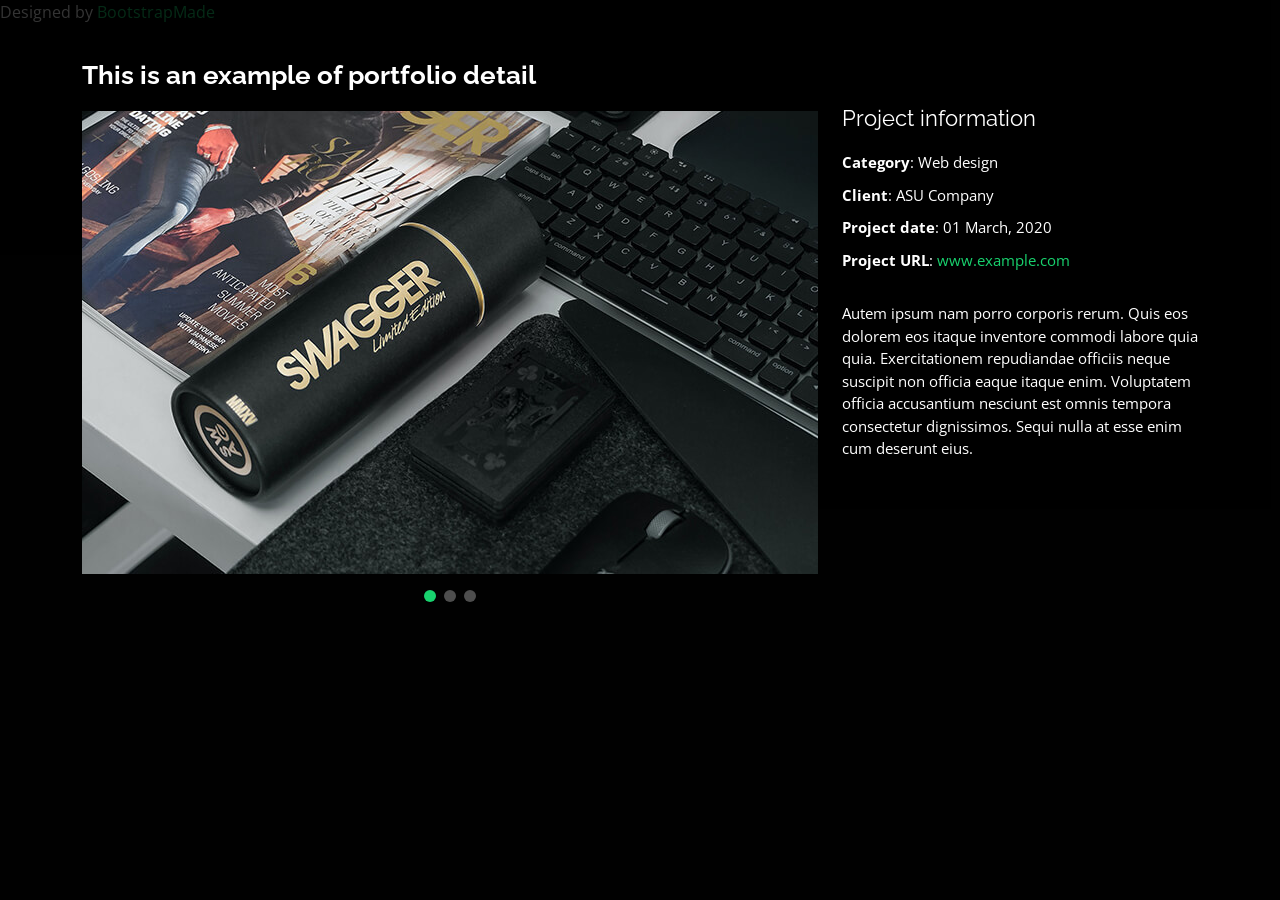
==== portfolio-details.html @ 0e6acc75 "first commit" ====
<!DOCTYPE html>
<html lang="en">

<head>
  <meta charset="utf-8">
  <meta content="width=device-width, initial-scale=1.0" name="viewport">

  <title>Portfolio Details - Personal Bootstrap Template</title>
  <meta content="" name="description">
  <meta content="" name="keywords">

  <!-- Favicons -->
  <link href="assets/img/favicon.png" rel="icon">
  <link href="assets/img/apple-touch-icon.png" rel="apple-touch-icon">

  <!-- Google Fonts -->
  <link href="https://fonts.googleapis.com/css?family=Open+Sans:300,300i,400,400i,600,600i,700,700i|Raleway:300,300i,400,400i,500,500i,600,600i,700,700i|Poppins:300,300i,400,400i,500,500i,600,600i,700,700i" rel="stylesheet">

  <!-- Vendor CSS Files -->
  <link href="assets/vendor/bootstrap/css/bootstrap.min.css" rel="stylesheet">
  <link href="assets/vendor/bootstrap-icons/bootstrap-icons.css" rel="stylesheet">
  <link href="assets/vendor/boxicons/css/boxicons.min.css" rel="stylesheet">
  <link href="assets/vendor/glightbox/css/glightbox.min.css" rel="stylesheet">
  <link href="assets/vendor/remixicon/remixicon.css" rel="stylesheet">
  <link href="assets/vendor/swiper/swiper-bundle.min.css" rel="stylesheet">

  <!-- Template Main CSS File -->
  <link href="assets/css/style.css" rel="stylesheet">

  <!-- =======================================================
  * Template Name: Personal
  * Updated: Jan 29 2024 with Bootstrap v5.3.2
  * Template URL: https://bootstrapmade.com/personal-free-resume-bootstrap-template/
  * Author: BootstrapMade.com
  * License: https://bootstrapmade.com/license/
  ======================================================== -->
</head>

<body>

  <main id="main">

    <!-- ======= Portfolio Details ======= -->
    <div id="portfolio-details" class="portfolio-details">
      <div class="container">

        <div class="row">

          <div class="col-lg-8">
            <h2 class="portfolio-title">This is an example of portfolio detail</h2>

            <div class="portfolio-details-slider swiper">
              <div class="swiper-wrapper align-items-center">

                <div class="swiper-slide">
                  <img src="assets/img/portfolio/portfolio-details-1.jpg" alt="">
                </div>

                <div class="swiper-slide">
                  <img src="assets/img/portfolio/portfolio-details-2.jpg" alt="">
                </div>

                <div class="swiper-slide">
                  <img src="assets/img/portfolio/portfolio-details-3.jpg" alt="">
                </div>

              </div>
              <div class="swiper-pagination"></div>
            </div>

          </div>

          <div class="col-lg-4 portfolio-info">
            <h3>Project information</h3>
            <ul>
              <li><strong>Category</strong>: Web design</li>
              <li><strong>Client</strong>: ASU Company</li>
              <li><strong>Project date</strong>: 01 March, 2020</li>
              <li><strong>Project URL</strong>: <a href="#">www.example.com</a></li>
            </ul>

            <p>
              Autem ipsum nam porro corporis rerum. Quis eos dolorem eos itaque inventore commodi labore quia quia. Exercitationem repudiandae officiis neque suscipit non officia eaque itaque enim. Voluptatem officia accusantium nesciunt est omnis tempora consectetur dignissimos. Sequi nulla at esse enim cum deserunt eius.
            </p>
          </div>

        </div>

      </div>
    </div><!-- End Portfolio Details -->

  </main><!-- End #main -->

  <div class="credits">
    <!-- All the links in the footer should remain intact. -->
    <!-- You can delete the links only if you purchased the pro version. -->
    <!-- Licensing information: https://bootstrapmade.com/license/ -->
    <!-- Purchase the pro version with working PHP/AJAX contact form: https://bootstrapmade.com/personal-free-resume-bootstrap-template/ -->
    Designed by <a href="https://bootstrapmade.com/">BootstrapMade</a>
  </div>

  <!-- Vendor JS Files -->
  <script src="assets/vendor/purecounter/purecounter_vanilla.js"></script>
  <script src="assets/vendor/bootstrap/js/bootstrap.bundle.min.js"></script>
  <script src="assets/vendor/glightbox/js/glightbox.min.js"></script>
  <script src="assets/vendor/isotope-layout/isotope.pkgd.min.js"></script>
  <script src="assets/vendor/swiper/swiper-bundle.min.js"></script>
  <script src="assets/vendor/waypoints/noframework.waypoints.js"></script>
  <script src="assets/vendor/php-email-form/validate.js"></script>

  <!-- Template Main JS File -->
  <script src="assets/js/main.js"></script>

</body>

</html>
---- assets/css/style.css ----
/*--------------------------------------------------------------
# General
--------------------------------------------------------------*/
body {
  font-family: "Open Sans", sans-serif;
  background-color: #040404;
  color: #fff;
  position: relative;
  background: transparent;
}

body::before {
  content: "";
  position: fixed;
  /* background: #040404 url("../img/my_img.ico")top right no-repeat; */
  background-color: #040404;
  background-size: cover;
  left: 0;
  right: 0;
  top: 0;
  height: 100vh;
  z-index: -1;
}

@media (min-width: 1024px) {
  body::before {
    background-attachment: fixed;
  }
}

a {
  color: #18d26e;
  text-decoration: none;
}

a:hover {
  color: #35e888;
  text-decoration: none;
}

h1,
h2,
h3,
h4,
h5,
h6 {
  font-family: "Raleway", sans-serif;
}

/*--------------------------------------------------------------
# Header
--------------------------------------------------------------*/
#header {
  transition: ease-in-out 0.3s;
  position: relative;
  height: 100vh;
  display: flex;
  align-items: center;
  z-index: 997;
  overflow-y: auto;
}

#header * {
  transition: ease-in-out 0.3s;
}

#header h1 {
  font-size: 48px;
  margin: 0;
  padding: 0;
  line-height: 1;
  font-weight: 700;
  font-family: "Poppins", sans-serif;
}

#header h1 a,
#header h1 a:hover {
  color: #fff;
  line-height: 1;
  display: inline-block;
}

#header h2 {
  font-size: 24px;
  margin-top: 20px;
  color: rgba(255, 255, 255, 0.8);
}

#header h2 span {
  color: #18d26e;
  /* border-bottom: 2px solid #18d26e; */
  padding-bottom: 6px;
}

#header img {
  padding: 0;
  margin: 0;
}

#header .social-links {
  margin-top: 40px;
  display: flex;
}

#header .social-links a {
  font-size: 16px;
  display: flex;
  justify-content: center;
  align-items: center;
  background: rgba(255, 255, 255, 0.1);
  color: #fff;
  line-height: 1;
  margin-right: 8px;
  border-radius: 50%;
  width: 40px;
  height: 40px;
}

#header .social-links a:hover {
  background: #18d26e;
}

@media (max-width: 992px) {
  #header h1 {
    font-size: 36px;
  }

  #header h2 {
    font-size: 20px;
    line-height: 30px;
  }

  #header .social-links {
    margin-top: 15px;
  }

  #header .container {
    display: flex;
    flex-direction: column;
    align-items: center;
  }
}

/* Header Top */
#header.header-top {
  height: 80px;
  position: fixed;
  left: 0;
  top: 0;
  right: 0;
  background: rgba(0, 0, 0, 0.9);
}

#header.header-top .social-links,
#header.header-top h2 {
  display: none;
}

#header.header-top h1 {
  margin-right: auto;
  font-size: 36px;
}

#header.header-top img {
  max-height: 60px;
  margin-right: 20px !important;
}

#header.header-top .container {
  display: flex;
  align-items: center;
}

#header.header-top .navbar {
  margin: 0;
}

@media (max-width: 768px) {
  #header.header-top {
    height: 60px;
  }

  #header.header-top h1 {
    font-size: 26px;
  }
}

/*--------------------------------------------------------------
# Navigation Menu
--------------------------------------------------------------*/
/**
* Desktop Navigation 
*/
.navbar {
  padding: 0;
  margin-top: 35px;
}

.navbar ul {
  margin: 0;
  padding: 0;
  display: flex;
  list-style: none;
  align-items: center;
}

.navbar li {
  position: relative;
}

.navbar li+li {
  margin-left: 30px;
}

.navbar a,
.navbar a:focus {
  display: flex;
  align-items: center;
  justify-content: space-between;
  padding: 0;
  font-family: "Poppins", sans-serif;
  font-size: 16px;
  font-weight: 400;
  color: rgba(255, 255, 255, 0.7);
  white-space: nowrap;
  transition: 0.3s;
}

.navbar a i,
.navbar a:focus i {
  font-size: 12px;
  line-height: 0;
  margin-left: 5px;
}

.navbar a:before {
  content: "";
  position: absolute;
  width: 0;
  height: 2px;
  bottom: -4px;
  left: 0;
  background-color: #18d26e;
  visibility: hidden;
  width: 0px;
  transition: all 0.3s ease-in-out 0s;
}

.navbar a:hover:before,
.navbar li:hover>a:before,
.navbar .active:before {
  visibility: visible;
  width: 25px;
}

.navbar a:hover,
.navbar .active,
.navbar .active:focus,
.navbar li:hover>a {
  color: #fff;
}

/**
* Mobile Navigation 
*/
.mobile-nav-toggle {
  color: #fff;
  font-size: 28px;
  cursor: pointer;
  display: none;
  line-height: 0;
  transition: 0.5s;
  position: fixed;
  right: 15px;
  top: 15px;
}

@media (max-width: 991px) {
  .mobile-nav-toggle {
    display: block;
  }

  .navbar ul {
    display: none;
  }
}

.navbar-mobile {
  position: fixed;
  overflow: hidden;
  top: 0;
  right: 0;
  left: 0;
  bottom: 0;
  background: rgba(0, 0, 0, 0.9);
  transition: 0.3s;
  z-index: 999;
  margin-top: 0;
}

.navbar-mobile .mobile-nav-toggle {
  position: absolute;
  top: 15px;
  right: 15px;
}

.navbar-mobile ul {
  display: block;
  position: absolute;
  top: 55px;
  right: 15px;
  bottom: 45px;
  left: 15px;
  padding: 10px 0;
  overflow-y: auto;
  transition: 0.3s;
  border: 2px solid rgba(255, 255, 255, 0.2);
}

.navbar-mobile li {
  padding: 12px 20px;
}

.navbar-mobile li+li {
  margin: 0;
}

.navbar-mobile a,
.navbar-mobile a:focus {
  font-size: 16px;
  position: relative;
}

/*--------------------------------------------------------------
# Sections General
--------------------------------------------------------------*/
section {
  overflow: hidden;
  position: absolute;
  width: 100%;
  top: 140px;
  bottom: 100%;
  opacity: 0;
  transition: ease-in-out 0.4s;
  z-index: 2;
}

section.section-show {
  top: 100px;
  bottom: auto;
  opacity: 1;
  padding-bottom: 45px;
}

section .container {
  background: rgba(0, 0, 0, 0.9);
  padding: 30px;
}

@media (max-width: 768px) {
  section {
    top: 120px;
  }

  section.section-show {
    top: 80px;
  }
}

.section-title h2 {
  font-size: 14px;
  font-weight: 500;
  padding: 0;
  line-height: 1px;
  margin: 0 0 20px 0;
  letter-spacing: 2px;
  text-transform: uppercase;
  color: #aaaaaa;
  font-family: "Poppins", sans-serif;
}

.section-title h2::after {
  content: "";
  width: 120px;
  height: 1px;
  display: inline-block;
  background: #4ceb95;
  margin: 4px 10px;
}

.section-title p {
  margin: 0;
  margin: -15px 0 15px 0;
  font-size: 36px;
  font-weight: 700;
  text-transform: uppercase;
  font-family: "Poppins", sans-serif;
  color: #fff;
}

/*--------------------------------------------------------------
# About
--------------------------------------------------------------*/
.about-me .content h3 {
  font-weight: 700;
  font-size: 26px;
  color: #18d26e;
}

.about-me .content ul {
  list-style: none;
  padding: 0;
}

.about-me .content ul li {
  margin-bottom: 20px;
  display: flex;
  align-items: center;
}

.about-me .content ul strong {
  margin-right: 10px;
}

.about-me .content ul i {
  font-size: 16px;
  margin-right: 5px;
  color: #18d26e;
  line-height: 0;
}

.about-me .content p:last-child {
  margin-bottom: 0;
}

/*--------------------------------------------------------------
# Counts
--------------------------------------------------------------*/
.counts {
  padding: 70px 0 60px;
}

.counts .count-box {
  padding: 30px 30px 25px 30px;
  width: 100%;
  position: relative;
  text-align: center;
  background: rgba(255, 255, 255, 0.08);
}

.counts .count-box i {
  position: absolute;
  top: -25px;
  left: 50%;
  transform: translateX(-50%);
  font-size: 24px;
  background: rgba(255, 255, 255, 0.1);
  padding: 12px;
  color: #18d26e;
  border-radius: 50px;
  line-height: 0;
}

.counts .count-box span {
  font-size: 36px;
  display: block;
  font-weight: 600;
  color: #fff;
}

.counts .count-box p {
  padding: 0;
  margin: 0;
  font-family: "Raleway", sans-serif;
  font-size: 14px;
}

/*--------------------------------------------------------------
# Skills
--------------------------------------------------------------*/
.skills .progress {
  height: 60px;
  display: block;
  background: none;
  border-radius: 0;
}

.skills .progress .skill {
  padding: 10px 0;
  margin: 0;
  text-transform: uppercase;
  display: block;
  font-weight: 600;
  font-family: "Poppins", sans-serif;
  color: #fff;
}

.skills .progress .skill .val {
  float: right;
  font-style: normal;
}

.skills .progress-bar-wrap {
  background: rgba(255, 255, 255, 0.2);
}

.skills .progress-bar {
  width: 1px;
  height: 10px;
  transition: 0.9s;
  background-color: #18d26e;
}

/*--------------------------------------------------------------
# Interests
--------------------------------------------------------------*/
.interests .icon-box {
  display: flex;
  align-items: center;
  padding: 20px;
  background: rgba(255, 255, 255, 0.08);
  transition: ease-in-out 0.3s;
}

.interests .icon-box i {
  font-size: 32px;
  padding-right: 10px;
  line-height: 1;
}

.interests .icon-box h3 {
  font-weight: 700;
  margin: 0;
  padding: 0;
  line-height: 1;
  font-size: 16px;
  color: #fff;
}

.interests .icon-box:hover {
  background: rgba(255, 255, 255, 0.12);
}

/*--------------------------------------------------------------
# Testimonials
--------------------------------------------------------------*/
.testimonials .testimonials-carousel,
.testimonials .testimonials-slider {
  overflow: hidden;
}

.testimonials .testimonial-item {
  box-sizing: content-box;
  min-height: 320px;
}

.testimonials .testimonial-item .testimonial-img {
  width: 90px;
  border-radius: 50%;
  margin: -40px 0 0 40px;
  position: relative;
  z-index: 2;
  border: 6px solid rgba(255, 255, 255, 0.12);
}

.testimonials .testimonial-item h3 {
  font-size: 18px;
  font-weight: bold;
  margin: 10px 0 5px 45px;
  color: #fff;
}

.testimonials .testimonial-item h4 {
  font-size: 14px;
  color: #999;
  margin: 0 0 0 45px;
}

.testimonials .testimonial-item .quote-icon-left,
.testimonials .testimonial-item .quote-icon-right {
  color: rgba(255, 255, 255, 0.25);
  font-size: 26px;
}

.testimonials .testimonial-item .quote-icon-left {
  display: inline-block;
  left: -5px;
  position: relative;
}

.testimonials .testimonial-item .quote-icon-right {
  display: inline-block;
  right: -5px;
  position: relative;
  top: 10px;
}

.testimonials .testimonial-item p {
  font-style: italic;
  margin: 0 15px 0 15px;
  padding: 20px 20px 60px 20px;
  background: rgba(255, 255, 255, 0.1);
  position: relative;
  border-radius: 6px;
  position: relative;
  z-index: 1;
}

.testimonials .swiper-pagination {
  margin-top: 20px;
  position: relative;
}

.testimonials .swiper-pagination .swiper-pagination-bullet {
  width: 12px;
  height: 12px;
  opacity: 1;
  background-color: rgba(255, 255, 255, 0.3);
}

.testimonials .swiper-pagination .swiper-pagination-bullet-active {
  background-color: #18d26e;
}

/*--------------------------------------------------------------
# Resume
--------------------------------------------------------------*/
.resume .resume-title {
  font-size: 26px;
  font-weight: 700;
  margin-top: 20px;
  margin-bottom: 20px;
  color: #fff;
}

.resume .resume-item {
  padding: 0 0 20px 20px;
  margin-top: -2px;
  border-left: 2px solid rgba(255, 255, 255, 0.2);
  position: relative;
}

.resume .resume-item h4 {
  line-height: 18px;
  font-size: 18px;
  font-weight: 600;
  text-transform: uppercase;
  font-family: "Poppins", sans-serif;
  color: #18d26e;
  margin-bottom: 10px;
}

.resume .resume-item h5 {
  font-size: 16px;
  background: rgba(255, 255, 255, 0.15);
  padding: 5px 15px;
  display: inline-block;
  font-weight: 600;
  margin-bottom: 10px;
}

.resume .resume-item ul {
  padding-left: 20px;
}

.resume .resume-item ul li {
  padding-bottom: 10px;
}

.resume .resume-item:last-child {
  padding-bottom: 0;
}

.resume .resume-item::before {
  content: "";
  position: absolute;
  width: 16px;
  height: 16px;
  border-radius: 50px;
  left: -9px;
  top: 0;
  background: #18d26e;
  border: 2px solid #18d26e;
}

/*--------------------------------------------------------------
# Services
--------------------------------------------------------------*/
.services .icon-box {
  text-align: center;
  background: rgba(204, 204, 204, 0.1);
  padding: 80px 20px;
  transition: all ease-in-out 0.3s;
}

.services .icon-box .icon {
  margin: 0 auto;
  width: 64px;
  height: 64px;
  background: #18d26e;
  border-radius: 5px;
  transition: all 0.3s ease-out 0s;
  display: flex;
  align-items: center;
  justify-content: center;
  margin-bottom: 20px;
  transform-style: preserve-3d;
}

.services .icon-box .icon i {
  color: #fff;
  font-size: 28px;
}

.services .icon-box .icon::before {
  position: absolute;
  content: "";
  left: -8px;
  top: -8px;
  height: 100%;
  width: 100%;
  background: rgba(255, 255, 255, 0.15);
  border-radius: 5px;
  transition: all 0.3s ease-out 0s;
  transform: translateZ(-1px);
}

.services .icon-box h4 {
  font-weight: 700;
  margin-bottom: 15px;
  font-size: 24px;
}

.services .icon-box h4 a {
  color: #fff;
}

.services .icon-box p {
  line-height: 24px;
  font-size: 14px;
  margin-bottom: 0;
}

.services .icon-box:hover {
  background: #18d26e;
  border-color: #18d26e;
}

.services .icon-box:hover .icon {
  background: #fff;
}

.services .icon-box:hover .icon i {
  color: #18d26e;
}

.services .icon-box:hover .icon::before {
  background: #35e888;
}

.services .icon-box:hover h4 a,
.services .icon-box:hover p {
  color: #fff;
}

/*--------------------------------------------------------------
# Portfolio
--------------------------------------------------------------*/
.portfolio .portfolio-item {
  margin-bottom: 30px;
}

.portfolio #portfolio-flters {
  padding: 0;
  margin: 0 auto 15px auto;
  list-style: none;
  text-align: center;
  border-radius: 50px;
  padding: 2px 15px;
}

.portfolio #portfolio-flters li {
  cursor: pointer;
  display: inline-block;
  padding: 8px 16px 10px 16px;
  font-size: 14px;
  font-weight: 600;
  line-height: 1;
  text-transform: uppercase;
  color: #fff;
  background: rgba(255, 255, 255, 0.1);
  margin: 0 3px 10px 3px;
  transition: all 0.3s ease-in-out;
  border-radius: 4px;
}

.portfolio #portfolio-flters li:hover,
.portfolio #portfolio-flters li.filter-active {
  background: #18d26e;
}

.portfolio #portfolio-flters li:last-child {
  margin-right: 0;
}

.portfolio .portfolio-wrap {
  transition: 0.3s;
  position: relative;
  overflow: hidden;
  z-index: 1;
  background: rgba(0, 0, 0, 0.6);
}

.portfolio .portfolio-wrap::before {
  content: "";
  background: rgba(0, 0, 0, 0.6);
  position: absolute;
  left: 30px;
  right: 30px;
  top: 30px;
  bottom: 30px;
  transition: all ease-in-out 0.3s;
  z-index: 2;
  opacity: 0;
}

.portfolio .portfolio-wrap .portfolio-info {
  opacity: 0;
  position: absolute;
  top: 0;
  left: 0;
  right: 0;
  bottom: 0;
  text-align: center;
  z-index: 3;
  transition: all ease-in-out 0.3s;
  display: flex;
  flex-direction: column;
  justify-content: center;
  align-items: center;
}

.portfolio .portfolio-wrap .portfolio-info::before {
  display: block;
  content: "";
  width: 48px;
  height: 48px;
  position: absolute;
  top: 35px;
  left: 35px;
  border-top: 3px solid #fff;
  border-left: 3px solid #fff;
  transition: all 0.5s ease 0s;
  z-index: 9994;
}

.portfolio .portfolio-wrap .portfolio-info::after {
  display: block;
  content: "";
  width: 48px;
  height: 48px;
  position: absolute;
  bottom: 35px;
  right: 35px;
  border-bottom: 3px solid #fff;
  border-right: 3px solid #fff;
  transition: all 0.5s ease 0s;
  z-index: 9994;
}

.portfolio .portfolio-wrap .portfolio-info h4 {
  font-size: 20px;
  color: #fff;
  font-weight: 600;
}

.portfolio .portfolio-wrap .portfolio-info p {
  color: #ffffff;
  font-size: 14px;
  text-transform: uppercase;
  padding: 0;
  margin: 0;
}

.portfolio .portfolio-wrap .portfolio-links {
  text-align: center;
  z-index: 4;
}

.portfolio .portfolio-wrap .portfolio-links a {
  color: #fff;
  margin: 0 2px;
  font-size: 28px;
  display: inline-block;
  transition: 0.3s;
}

.portfolio .portfolio-wrap .portfolio-links a:hover {
  color: #63eda3;
}

.portfolio .portfolio-wrap:hover::before {
  top: 0;
  left: 0;
  right: 0;
  bottom: 0;
  opacity: 1;
}

.portfolio .portfolio-wrap:hover .portfolio-info {
  opacity: 1;
}

.portfolio .portfolio-wrap:hover .portfolio-info::before {
  top: 15px;
  left: 15px;
}

.portfolio .portfolio-wrap:hover .portfolio-info::after {
  bottom: 15px;
  right: 15px;
}

/*--------------------------------------------------------------
# Portfolio Details
--------------------------------------------------------------*/
.portfolio-details {
  padding-top: 40px;
  background: rgba(0, 0, 0, 0.8);
  position: fixed;
  left: 0;
  right: 0;
  top: 0;
  bottom: 0;
  overflow-y: auto;
}

.portfolio-details .container {
  padding-top: 20px;
  padding-bottom: 40px;
}

.portfolio-details .portfolio-title {
  font-size: 26px;
  font-weight: 700;
  margin-bottom: 20px;
}

.portfolio-details .portfolio-info {
  padding-top: 45px;
}

.portfolio-details .portfolio-info h3 {
  font-size: 22px;
  font-weight: 400;
  margin-bottom: 20px;
}

.portfolio-details .portfolio-info ul {
  list-style: none;
  padding: 0;
  font-size: 15px;
}

.portfolio-details .portfolio-info ul li+li {
  margin-top: 10px;
}

.portfolio-details .portfolio-info p {
  font-size: 15px;
  padding: 15px 0 0 0;
}

@media (max-width: 992px) {
  .portfolio-details .portfolio-info {
    padding-top: 20px;
  }
}

.portfolio-details .swiper-pagination {
  margin-top: 20px;
  position: relative;
}

.portfolio-details .swiper-pagination .swiper-pagination-bullet {
  width: 12px;
  height: 12px;
  opacity: 1;
  background-color: rgba(255, 255, 255, 0.3);
}

.portfolio-details .swiper-pagination .swiper-pagination-bullet-active {
  background-color: #18d26e;
}

/*--------------------------------------------------------------
# Contact
--------------------------------------------------------------*/
.contact .info-box {
  color: #444444;
  padding: 20px;
  width: 100%;
  background: rgba(255, 255, 255, 0.08);
}

.contact .info-box i.bx {
  font-size: 24px;
  color: #18d26e;
  border-radius: 50%;
  padding: 14px;
  float: left;
  background: rgba(255, 255, 255, 0.1);
}

.contact .info-box h3 {
  font-size: 20px;
  color: rgba(255, 255, 255, 0.5);
  font-weight: 700;
  margin: 10px 0 8px 68px;
}

.contact .info-box p {
  padding: 0;
  color: #fff;
  line-height: 24px;
  font-size: 14px;
  margin: 0 0 0 68px;
}

.contact .info-box .social-links {
  margin: 5px 0 0 68px;
  display: flex;
}

.contact .info-box .social-links a {
  font-size: 18px;
  display: inline-block;
  color: #fff;
  line-height: 1;
  margin-right: 12px;
  transition: 0.3s;
}

.contact .info-box .social-links a:hover {
  color: #18d26e;
}

.contact .php-email-form {
  padding: 30px;
  background: rgba(255, 255, 255, 0.08);
}

.contact .php-email-form .error-message {
  display: none;
  background: rgba(255, 255, 255, 0.08);
  background: #ed3c0d;
  text-align: left;
  padding: 15px;
  font-weight: 600;
}

.contact .php-email-form .error-message br+br {
  margin-top: 25px;
}

.contact .php-email-form .sent-message {
  display: none;
  background: rgba(255, 255, 255, 0.08);
  background: #18d26e;
  text-align: center;
  padding: 15px;
  font-weight: 600;
}

.contact .php-email-form .loading {
  display: none;
  background: rgba(255, 255, 255, 0.08);
  text-align: center;
  padding: 15px;
}

.contact .php-email-form .loading:before {
  content: "";
  display: inline-block;
  border-radius: 50%;
  width: 24px;
  height: 24px;
  margin: 0 10px -6px 0;
  border: 3px solid #18d26e;
  border-top-color: #eee;
  animation: animate-loading 1s linear infinite;
}

.contact .php-email-form input,
.contact .php-email-form textarea {
  border-radius: 0;
  box-shadow: none;
  font-size: 14px;
  background: rgba(255, 255, 255, 0.08);
  border: 0;
  transition: 0.3s;
  color: #fff;
}

.contact .php-email-form input:focus,
.contact .php-email-form textarea:focus {
  background-color: rgba(255, 255, 255, 0.11);
}

.contact .php-email-form input::-moz-placeholder,
.contact .php-email-form textarea::-moz-placeholder {
  color: rgba(255, 255, 255, 0.3);
  opacity: 1;
}

.contact .php-email-form input::placeholder,
.contact .php-email-form textarea::placeholder {
  color: rgba(255, 255, 255, 0.3);
  opacity: 1;
}

.contact .php-email-form input {
  padding: 10px 15px;
}

.contact .php-email-form textarea {
  padding: 12px 15px;
}

.contact .php-email-form button[type=submit] {
  background: #18d26e;
  border: 0;
  padding: 10px 30px;
  color: #fff;
  transition: 0.4s;
  border-radius: 4px;
}

.contact .php-email-form button[type=submit]:hover {
  background: #15bb62;
}

@keyframes animate-loading {
  0% {
    transform: rotate(0deg);
  }

  100% {
    transform: rotate(360deg);
  }
}
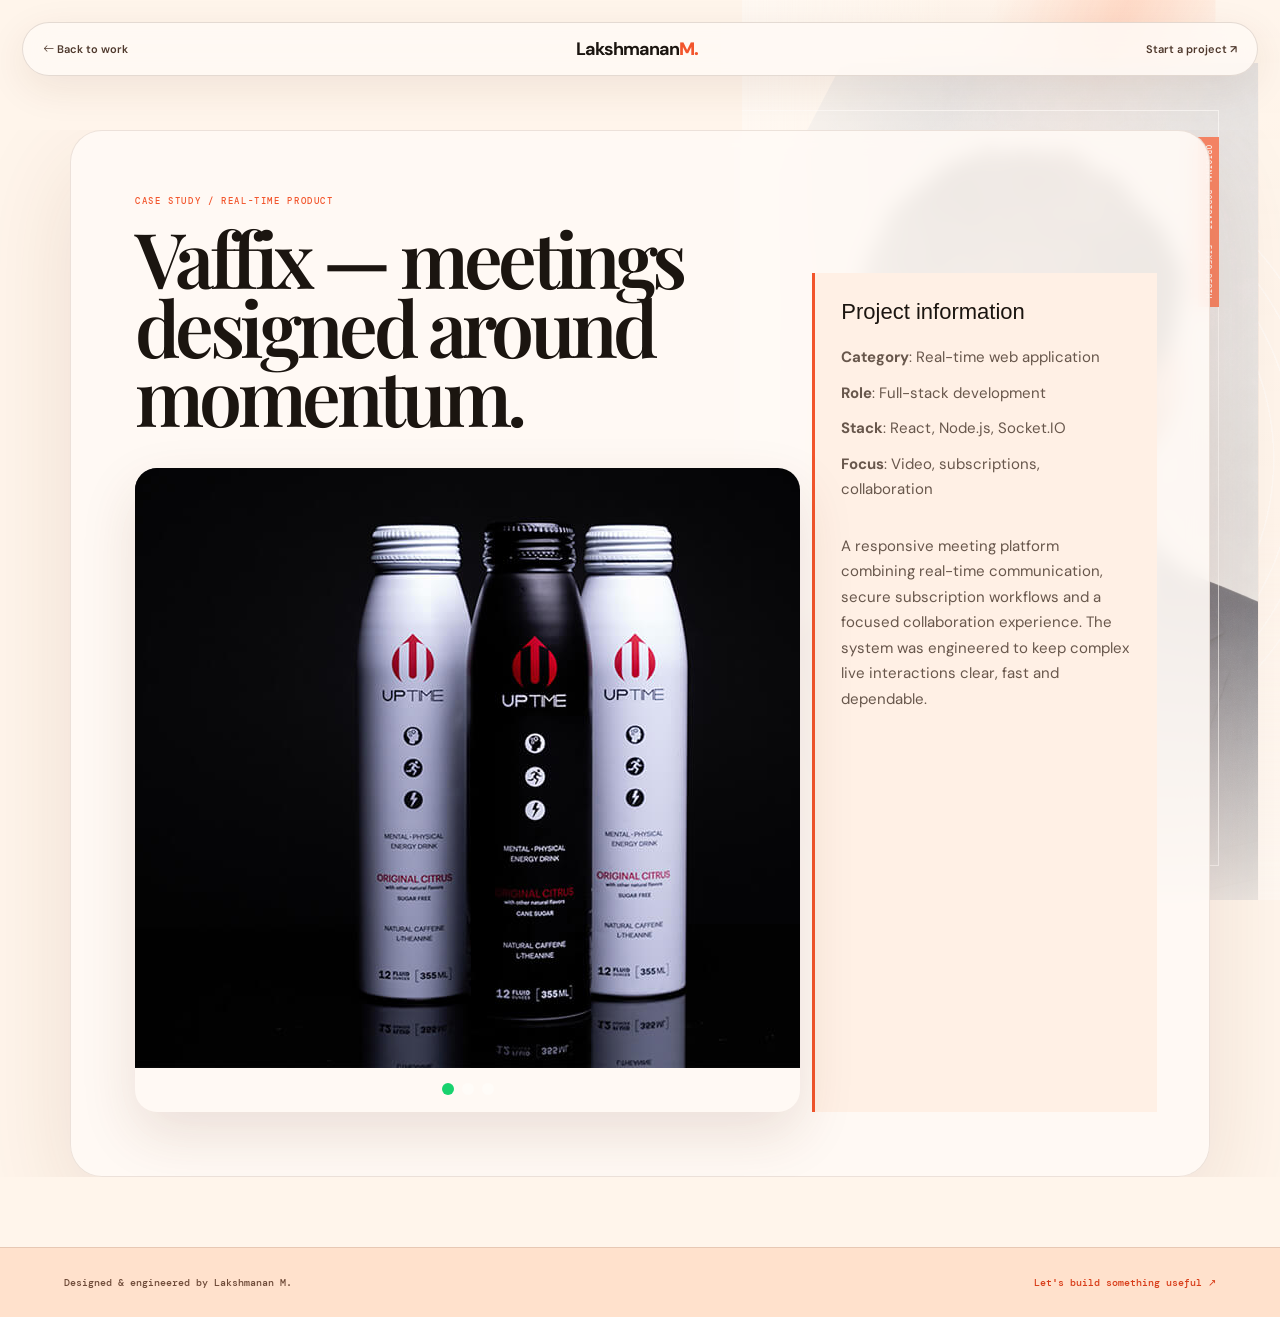
==== commit 3f728b38: "Add WebGL AI Core for enhanced portfolio experience - Implemented a new WebGL-based visual effect us" ====
--- a/portfolio-details.html
+++ b/portfolio-details.html
@@ -5,16 +5,16 @@
   <meta charset="utf-8">
   <meta content="width=device-width, initial-scale=1.0" name="viewport">
 
-  <title>Portfolio Details - Personal Bootstrap Template</title>
-  <meta content="" name="description">
-  <meta content="" name="keywords">
+  <title>Vaffix Case Study — Lakshmanan M.</title>
+  <meta content="Vaffix real-time video meeting platform case study by full-stack developer Lakshmanan M." name="description">
+  <meta content="Vaffix, video meeting platform, React, Node.js, WebRTC, Socket.IO" name="keywords">
 
   <!-- Favicons -->
-  <link href="assets/img/favicon.png" rel="icon">
+  <link href="assets/img/my_img.ico" rel="icon">
   <link href="assets/img/apple-touch-icon.png" rel="apple-touch-icon">
 
   <!-- Google Fonts -->
-  <link href="https://fonts.googleapis.com/css?family=Open+Sans:300,300i,400,400i,600,600i,700,700i|Raleway:300,300i,400,400i,500,500i,600,600i,700,700i|Poppins:300,300i,400,400i,500,500i,600,600i,700,700i" rel="stylesheet">
+  <link href="https://fonts.googleapis.com/css2?family=DM+Mono:wght@400;500&family=DM+Sans:opsz,wght@9..40,400;9..40,500;9..40,600;9..40,700&family=Playfair+Display:ital,wght@0,500;0,600;1,500&display=swap" rel="stylesheet">
 
   <!-- Vendor CSS Files -->
   <link href="assets/vendor/bootstrap/css/bootstrap.min.css" rel="stylesheet">
@@ -36,7 +36,13 @@
   ======================================================== -->
 </head>
 
-<body>
+<body class="project-detail-page">
+  <div class="portrait-stage portrait-stage-detail" aria-hidden="true">
+    <div class="portrait-stage-halo"></div>
+    <img class="portrait-face portrait-face-base" src="assets/img/lakshmanan-photo.jpg" alt="">
+    <span class="portrait-stage-outline"></span>
+  </div>
+  <nav class="detail-nav" aria-label="Case study navigation"><a href="index.html#portfolio"><i class="bi bi-arrow-left"></i> Back to work</a><span>Lakshmanan<strong>M.</strong></span><a href="index.html#contact">Start a project ↗</a></nav>
 
   <main id="main">
 
@@ -47,21 +53,22 @@
         <div class="row">
 
           <div class="col-lg-8">
-            <h2 class="portfolio-title">This is an example of portfolio detail</h2>
+            <p class="detail-kicker">Case study / Real-time product</p>
+            <h2 class="portfolio-title">Vaffix — meetings designed around momentum.</h2>
 
             <div class="portfolio-details-slider swiper">
               <div class="swiper-wrapper align-items-center">
 
                 <div class="swiper-slide">
-                  <img src="assets/img/portfolio/portfolio-details-1.jpg" alt="">
+                  <img src="assets/img/portfolio/portfolio-1.jpg" alt="Vaffix meeting platform interface">
                 </div>
 
                 <div class="swiper-slide">
-                  <img src="assets/img/portfolio/portfolio-details-2.jpg" alt="">
+                  <img src="assets/img/portfolio/portfolio-2.jpg" alt="Real-time product workflow interface">
                 </div>
 
                 <div class="swiper-slide">
-                  <img src="assets/img/portfolio/portfolio-details-3.jpg" alt="">
+                  <img src="assets/img/portfolio/portfolio-3.jpg" alt="Application dashboard interface">
                 </div>
 
               </div>
@@ -73,14 +80,14 @@
           <div class="col-lg-4 portfolio-info">
             <h3>Project information</h3>
             <ul>
-              <li><strong>Category</strong>: Web design</li>
-              <li><strong>Client</strong>: ASU Company</li>
-              <li><strong>Project date</strong>: 01 March, 2020</li>
-              <li><strong>Project URL</strong>: <a href="#">www.example.com</a></li>
+              <li><strong>Category</strong>: Real-time web application</li>
+              <li><strong>Role</strong>: Full-stack development</li>
+              <li><strong>Stack</strong>: React, Node.js, Socket.IO</li>
+              <li><strong>Focus</strong>: Video, subscriptions, collaboration</li>
             </ul>
 
             <p>
-              Autem ipsum nam porro corporis rerum. Quis eos dolorem eos itaque inventore commodi labore quia quia. Exercitationem repudiandae officiis neque suscipit non officia eaque itaque enim. Voluptatem officia accusantium nesciunt est omnis tempora consectetur dignissimos. Sequi nulla at esse enim cum deserunt eius.
+              A responsive meeting platform combining real-time communication, secure subscription workflows and a focused collaboration experience. The system was engineered to keep complex live interactions clear, fast and dependable.
             </p>
           </div>
 
@@ -91,13 +98,7 @@
 
   </main><!-- End #main -->
 
-  <div class="credits">
-    <!-- All the links in the footer should remain intact. -->
-    <!-- You can delete the links only if you purchased the pro version. -->
-    <!-- Licensing information: https://bootstrapmade.com/license/ -->
-    <!-- Purchase the pro version with working PHP/AJAX contact form: https://bootstrapmade.com/personal-free-resume-bootstrap-template/ -->
-    Designed by <a href="https://bootstrapmade.com/">BootstrapMade</a>
-  </div>
+  <div class="detail-footer">Designed &amp; engineered by Lakshmanan M. <a href="index.html#contact">Let's build something useful ↗</a></div>
 
   <!-- Vendor JS Files -->
   <script src="assets/vendor/purecounter/purecounter_vanilla.js"></script>
@@ -113,4 +114,4 @@
 
 </body>
 
-</html>+</html>
--- a/assets/css/style.css
+++ b/assets/css/style.css
@@ -523,6 +523,13 @@
   transition: ease-in-out 0.3s;
 }
 
+.interests .icon-box img {
+  font-size: 32px;
+  margin-right: 10px;
+  width: 32px;
+  height: 32px;
+  line-height: 1;
+}
 .interests .icon-box i {
   font-size: 32px;
   padding-right: 10px;
@@ -684,85 +691,6 @@
   border: 2px solid #18d26e;
 }
 
-/*--------------------------------------------------------------
-# Services
---------------------------------------------------------------*/
-.services .icon-box {
-  text-align: center;
-  background: rgba(204, 204, 204, 0.1);
-  padding: 80px 20px;
-  transition: all ease-in-out 0.3s;
-}
-
-.services .icon-box .icon {
-  margin: 0 auto;
-  width: 64px;
-  height: 64px;
-  background: #18d26e;
-  border-radius: 5px;
-  transition: all 0.3s ease-out 0s;
-  display: flex;
-  align-items: center;
-  justify-content: center;
-  margin-bottom: 20px;
-  transform-style: preserve-3d;
-}
-
-.services .icon-box .icon i {
-  color: #fff;
-  font-size: 28px;
-}
-
-.services .icon-box .icon::before {
-  position: absolute;
-  content: "";
-  left: -8px;
-  top: -8px;
-  height: 100%;
-  width: 100%;
-  background: rgba(255, 255, 255, 0.15);
-  border-radius: 5px;
-  transition: all 0.3s ease-out 0s;
-  transform: translateZ(-1px);
-}
-
-.services .icon-box h4 {
-  font-weight: 700;
-  margin-bottom: 15px;
-  font-size: 24px;
-}
-
-.services .icon-box h4 a {
-  color: #fff;
-}
-
-.services .icon-box p {
-  line-height: 24px;
-  font-size: 14px;
-  margin-bottom: 0;
-}
-
-.services .icon-box:hover {
-  background: #18d26e;
-  border-color: #18d26e;
-}
-
-.services .icon-box:hover .icon {
-  background: #fff;
-}
-
-.services .icon-box:hover .icon i {
-  color: #18d26e;
-}
-
-.services .icon-box:hover .icon::before {
-  background: #35e888;
-}
-
-.services .icon-box:hover h4 a,
-.services .icon-box:hover p {
-  color: #fff;
-}
 
 /*--------------------------------------------------------------
 # Portfolio
@@ -1151,3 +1079,564 @@
   }
 }
 
+/* Immersive portfolio refresh */
+:root { --ink:#070713; --surface:rgba(18,18,38,.72); --line:rgba(166,173,255,.19); --violet:#9a7cff; --cyan:#45e3ff; --pink:#ff79c8; }
+html { scroll-behavior:smooth; } body { background:var(--ink); overflow-x:hidden; } body::before { background:radial-gradient(circle at 80% 8%,rgba(112,71,222,.19),transparent 30%),radial-gradient(circle at 12% 50%,rgba(28,196,221,.1),transparent 24%),#070713; }
+.ambient-scene,.ambient-scene span { position:fixed; pointer-events:none; inset:0; z-index:-1; overflow:hidden; }.star-field { opacity:.45; background-image:radial-gradient(#fff 1px,transparent 1.5px),radial-gradient(#a895ff 1px,transparent 1.5px); background-size:57px 57px,113px 113px; background-position:0 0,31px 28px; mask-image:linear-gradient(to bottom,#000,transparent 85%); animation:driftStars 18s linear infinite; }.grid-plane { inset:auto -30% -55%!important; height:75vh; background:linear-gradient(rgba(114,103,255,.14) 1px,transparent 1px),linear-gradient(90deg,rgba(114,103,255,.14) 1px,transparent 1px); background-size:50px 50px; transform:perspective(340px) rotateX(62deg); mask-image:linear-gradient(transparent,#000 44%,transparent); }.orb { width:380px;height:380px;border-radius:50%;filter:blur(55px);opacity:.24; }.orb-one { inset:9% auto auto -120px!important;background:#3c7dff;animation:floatOrb 12s ease-in-out infinite; }.orb-two { inset:42% -130px auto auto!important;background:#e25dc4;animation:floatOrb 16s ease-in-out -5s infinite reverse; }.scroll-progress { position:fixed;top:0;left:0;right:0;height:3px;z-index:1001;background:rgba(255,255,255,.04); }.scroll-progress span { display:block;height:100%;width:0;background:linear-gradient(90deg,var(--cyan),var(--violet),var(--pink));box-shadow:0 0 16px var(--cyan); }
+#header { min-height:100vh;height:100vh;overflow:hidden; }.hero-layout { display:grid!important;grid-template-columns:1fr .8fr;align-items:center;gap:4rem;position:relative; }.hero-copy { position:relative;z-index:2; }.hero-kicker { font:600 11px/1 "Poppins",sans-serif;letter-spacing:.19em;text-transform:uppercase;color:#c7c8df;margin:0 0 22px;display:flex;align-items:center;gap:10px; }.hero-kicker span { width:8px;height:8px;border-radius:50%;background:#5cffb3;box-shadow:0 0 0 5px rgba(92,255,179,.12);animation:pulse 2s infinite; } #header h1 { font-size:clamp(3.1rem,7vw,6.5rem);letter-spacing:-.07em;max-width:720px; } #header h1 a { background:linear-gradient(115deg,#fff 20%,#b9b4ff 70%,#fff);-webkit-background-clip:text;background-clip:text;color:transparent; } #header h1 em { color:var(--cyan);font-style:normal; } #header h2 { max-width:550px;font-size:19px;line-height:1.75;letter-spacing:.01em; } #header h2 span { color:var(--cyan);border-bottom:1px solid rgba(69,227,255,.5); } #header .navbar { margin-top:30px; }.navbar a:before { background:var(--cyan); } #header .social-links { margin-top:28px; } #header .social-links a { border:1px solid var(--line);background:rgba(255,255,255,.05);backdrop-filter:blur(8px); } #header .social-links a:hover { background:var(--violet);transform:translateY(-4px); }.hero-scroll { width:fit-content;margin-top:42px;display:inline-flex;gap:14px;align-items:center;color:#fff;font:600 13px "Poppins",sans-serif;padding:13px 18px;border-radius:100px;background:linear-gradient(100deg,rgba(154,124,255,.24),rgba(69,227,255,.14));border:1px solid var(--line); }.hero-scroll:hover { color:#fff;transform:translateY(-3px);box-shadow:0 12px 35px rgba(69,227,255,.15); }.hero-visual { min-height:470px;position:relative;perspective:900px; }.hero-core { position:absolute;inset:135px auto auto 50%;transform:translateX(-50%);width:178px;height:178px;border-radius:44% 56% 55% 45%;display:flex;flex-direction:column;align-items:center;justify-content:center;background:linear-gradient(145deg,#bca8ff,#6756d6 55%,#172960);border:1px solid rgba(255,255,255,.7);box-shadow:0 0 0 16px rgba(121,93,255,.08),0 25px 80px rgba(47,33,137,.68);animation:coreMorph 8s ease-in-out infinite; }.hero-core span { font:700 68px/1 "Poppins",sans-serif;letter-spacing:-.12em;margin-left:-8px;color:#fff;text-shadow:5px 5px 0 rgba(7,7,19,.22); }.hero-core small { margin-top:8px;font:700 9px "Poppins";letter-spacing:.15em;color:#dffbff; }.visual-ring { position:absolute;border:1px solid rgba(159,168,255,.38);border-radius:50%;left:50%;top:224px;transform:translate(-50%,-50%) rotateX(66deg); }.ring-outer { width:430px;height:200px;animation:spin3d 12s linear infinite; }.ring-inner { width:290px;height:130px;border-color:rgba(69,227,255,.58);animation:spin3d 8s linear infinite reverse; }.code-card { position:absolute;padding:16px 18px;background:rgba(20,20,48,.68);border:1px solid rgba(196,202,255,.27);border-radius:15px;backdrop-filter:blur(12px);box-shadow:0 16px 45px rgba(0,0,0,.3);animation:cardFloat 5s ease-in-out infinite; }.code-card-one { top:82px;left:8%;transform:rotate(-10deg); }.code-card-one small { display:block;color:var(--cyan);letter-spacing:.15em;font:700 9px Poppins; }.code-card-one strong { font:700 38px Poppins;color:#fff; }.code-card-two { bottom:78px;right:0;display:flex;gap:10px;align-items:center;transform:rotate(8deg);animation-delay:-2s; }.code-card-two i { color:#ffe36e;font-size:22px; }.code-card-two span { font:700 10px/1.4 Poppins;letter-spacing:.12em;color:#fff; }.scroll-cue { position:absolute;bottom:25px;left:50%;transform:translateX(-50%);width:25px;height:40px;border:1px solid rgba(255,255,255,.42);border-radius:20px; }.scroll-cue span { display:block;width:4px;height:8px;margin:8px auto;border-radius:3px;background:var(--cyan);animation:scrollDot 1.6s ease-in-out infinite; }
+#header.header-top { height:74px;background:rgba(7,7,19,.74);backdrop-filter:blur(18px);border-bottom:1px solid var(--line); }.header-top .hero-kicker,.header-top .hero-scroll,.header-top .hero-visual { display:none; }.header-top .hero-copy { display:flex;align-items:center;width:100%; }.header-top h1 { font-size:26px!important; }.header-top h1 em { color:var(--cyan);font-style:normal; } section,section.section-show { position:relative;top:auto;bottom:auto;opacity:1;overflow:visible;padding:100px 0 10px; } section .container { background:var(--surface);border:1px solid var(--line);border-radius:24px;backdrop-filter:blur(14px);box-shadow:0 24px 70px rgba(0,0,0,.18); }.section-title h2 { color:var(--cyan); }.section-title h2::after { background:linear-gradient(90deg,var(--cyan),transparent); }.section-title p { font-size:clamp(28px,4vw,44px); }.count-box,.interests .icon-box,.resume .resume-item,.contact .info-box { border:1px solid var(--line)!important;border-radius:16px;background:rgba(255,255,255,.035)!important;transition:transform .35s ease,border-color .35s ease,box-shadow .35s ease; }.count-box:hover,.interests .icon-box:hover,.contact .info-box:hover { transform:translateY(-8px) rotateX(3deg);border-color:rgba(69,227,255,.6)!important;box-shadow:0 18px 35px rgba(0,0,0,.22); }.portfolio .portfolio-wrap { border-radius:18px;overflow:hidden;border:1px solid var(--line); }.portfolio .portfolio-wrap img { transition:transform .7s cubic-bezier(.2,.8,.2,1); }.portfolio .portfolio-wrap:hover img { transform:scale(1.1) rotate(1deg); }.reveal { opacity:0;transform:translateY(38px) scale(.98);transition:opacity .75s ease,transform .75s cubic-bezier(.2,.75,.25,1); }.reveal.is-visible { opacity:1;transform:none; }
+@keyframes driftStars { to { background-position:57px 120px,88px 148px; } } @keyframes floatOrb { 50% { transform:translate(80px,50px) scale(1.18); } } @keyframes pulse { 50% { transform:scale(.7);opacity:.55; } } @keyframes spin3d { to { transform:translate(-50%,-50%) rotateX(66deg) rotateZ(360deg); } } @keyframes coreMorph { 50% { border-radius:58% 42% 42% 58%;transform:translateX(-50%) translateY(-12px) rotate(8deg); } } @keyframes cardFloat { 50% { margin-top:-15px; } } @keyframes scrollDot { 50% { transform:translateY(13px);opacity:.2; } }
+@media (max-width:992px) { .hero-layout { grid-template-columns:1fr;text-align:center; }.hero-copy { display:flex;flex-direction:column;align-items:center; }.hero-visual { display:none; } #header { height:100svh; } section,section.section-show { padding-top:75px; } } @media (max-width:768px) { #header.header-top .container { padding:0 20px; }.header-top h1 { font-size:21px!important; }.navbar li+li { margin-left:16px; }.scroll-cue { display:none; } section .container { border-radius:18px;padding:22px; } } @media (prefers-reduced-motion:reduce) { *,*::before,*::after { animation-duration:.01ms!important;animation-iteration-count:1!important;scroll-behavior:auto!important; }.reveal { opacity:1;transform:none; } }
+
+/* Content polish: a quieter, more intentional editorial rhythm. */
+.about-me .row { align-items: center; }
+.about-me > .row > div:first-child { position: relative; }
+.about-me > .row > div:first-child::before { content:""; position:absolute; inset: 9% 18% -6% 2%; border:1px solid var(--cyan); border-radius:24px; transform:rotate(-5deg); opacity:.65; }
+.about-me .img-fluid { width:100%; max-width:300px; aspect-ratio:1; object-fit:cover; display:block; margin:auto; position:relative; border-radius:24px; border:1px solid rgba(255,255,255,.25); box-shadow:20px 25px 60px rgba(0,0,0,.28); }
+.eyebrow { font:700 10px "Poppins",sans-serif; letter-spacing:.2em; color:var(--cyan); margin-bottom:12px; }
+.about-me .content h3 { color:#fff; font:700 clamp(25px,3.3vw,39px)/1.2 "Poppins",sans-serif; letter-spacing:-.04em; max-width:650px; }
+.about-me .content .fst-italic { color:#c9c8dc; font-size:17px; line-height:1.75; max-width:650px; }
+.about-me .content ul { display:grid; grid-template-columns:repeat(2,minmax(0,1fr)); gap:10px; }
+.about-me .content ul li { min-height:54px; margin:0; padding:11px 12px; align-items:flex-start; border-radius:10px; background:rgba(255,255,255,.035); border:1px solid rgba(255,255,255,.07); font-size:13px; }
+.about-me .content ul i { color:var(--cyan); margin-top:3px; }.about-me .content ul strong { display:block; font-size:11px; color:#a9a8c0; }.about-me .content ul span { color:#fff; }
+.counts .row { gap:0; }.counts .count-box { min-height:142px; display:flex; flex-direction:column; justify-content:center; }.counts .count-box i { color:var(--cyan); background:#14142c; border:1px solid var(--line); }.counts .count-box span { font:700 42px "Poppins",sans-serif; letter-spacing:-.06em; }.counts .count-box p { color:#b6b5cb; text-transform:uppercase; letter-spacing:.1em; font-size:10px; }
+.interests .icon-box { min-height:82px; padding:18px; }.interests .icon-box img { width:34px; height:34px; object-fit:contain; }.interests .icon-box h3 { font-family:"Poppins",sans-serif; font-size:14px; }
+.testimonials { display:none; }
+.resume .resume-title { font:700 20px "Poppins",sans-serif; letter-spacing:-.03em; color:#fff; }.resume .resume-item { margin:0 0 15px; padding:22px 20px 20px 26px; border-left:1px solid rgba(69,227,255,.45)!important; }.resume .resume-item::before { width:10px; height:10px; left:-6px; top:26px; background:var(--cyan); border:2px solid #111127; box-shadow:0 0 12px var(--cyan); }.resume .resume-item h4 { color:var(--cyan); font-size:15px; letter-spacing:.02em; }.resume .resume-item h5 { border:1px solid var(--line); border-radius:100px; color:#d8d7ef; font-size:11px; background:rgba(154,124,255,.12); }.resume .resume-item p,.resume .resume-item li { color:#bdbcd0; font-size:14px; line-height:1.65; }
+.portfolio #portfolio-flters { display:flex; flex-wrap:wrap; justify-content:center; gap:8px; margin-bottom:32px; padding:0; }.portfolio #portfolio-flters li { margin:0; border:1px solid var(--line); border-radius:100px; background:transparent; color:#b9b8ce; font-size:11px; letter-spacing:.08em; }.portfolio #portfolio-flters li:hover,.portfolio #portfolio-flters li.filter-active { color:#071016; background:var(--cyan); border-color:var(--cyan); }.portfolio .portfolio-item { margin-bottom:24px; }.portfolio .portfolio-wrap { aspect-ratio:4/3; background:#101020; }.portfolio .portfolio-wrap::before { inset:0; opacity:0; background:linear-gradient(180deg,transparent 25%,rgba(7,7,19,.95)); }.portfolio .portfolio-wrap:hover::before { opacity:1; }.portfolio .portfolio-wrap .portfolio-info { left:22px; right:22px; bottom:20px; top:auto; transform:translateY(12px); opacity:0; }.portfolio .portfolio-wrap:hover .portfolio-info { transform:none; opacity:1; }.portfolio .portfolio-wrap .portfolio-info::before,.portfolio .portfolio-wrap .portfolio-info::after { display:none; }.portfolio .portfolio-wrap .portfolio-info h4 { font:600 18px "Poppins",sans-serif; letter-spacing:-.03em; text-transform:none; }.portfolio .portfolio-wrap .portfolio-info p { color:var(--cyan); letter-spacing:.1em; font-size:10px; }.portfolio .portfolio-links a { width:32px; height:32px; border-radius:50%; background:rgba(255,255,255,.12); border:1px solid rgba(255,255,255,.24); }
+.contact .info-box { padding:28px 22px; text-align:left; }.contact .info-box i.bx { float:none; display:inline-grid; place-items:center; width:42px; height:42px; margin:0 0 18px; border:1px solid var(--line); border-radius:12px; color:var(--cyan); background:rgba(69,227,255,.07); }.contact .info-box h3 { margin-left:0; font:600 15px "Poppins",sans-serif; color:#fff; }.contact .info-box p { margin-left:0; color:#c3c2d4; }.contact .php-email-form input,.contact .php-email-form textarea { border:1px solid var(--line); border-radius:10px; background:rgba(255,255,255,.035); padding:13px 15px; }.contact .php-email-form button[type=submit] { border-radius:100px; background:linear-gradient(90deg,var(--cyan),#9b86ff); color:#09101d; font-weight:700; }
+@media (max-width:768px) { .about-me .content ul { grid-template-columns:1fr; }.about-me .img-fluid { margin-bottom:32px; max-width:230px; } .portfolio .portfolio-wrap .portfolio-info { opacity:1; transform:none; } .portfolio .portfolio-wrap::before { opacity:1; } }
+
+/* Visual clarity fix
+   The previous ambient selector gave every glow orb `inset: 0`, stretching the
+   blurred orbs across the viewport. Keep the scene behind the content and size
+   each effect independently. */
+.ambient-scene { position:fixed; inset:0; overflow:hidden; pointer-events:none; z-index:0; }
+.ambient-scene span { position:absolute; inset:auto; pointer-events:none; }
+.ambient-scene .star-field { inset:0; }
+.ambient-scene .grid-plane { inset:auto -30% -55% !important; }
+.ambient-scene .orb { inset:auto; width:380px; height:380px; }
+.ambient-scene .orb-one { top:9%; left:-120px; right:auto; bottom:auto; }
+.ambient-scene .orb-two { top:42%; right:-130px; left:auto; bottom:auto; }
+
+/* Content should always be sharp. The translucent treatment is kept without
+   applying a blur filter to the page behind each panel. */
+section .container { background:rgba(13,13,30,.92); backdrop-filter:none; -webkit-backdrop-filter:none; }
+#header.header-top { backdrop-filter:none; -webkit-backdrop-filter:none; background:rgba(7,7,19,.96); }
+.hero-visual { filter:none; }
+
+/* Keep decorative lighting subtle so it cannot reduce contrast. */
+.orb { filter:blur(65px); opacity:.12; }
+.star-field { opacity:.28; }
+.grid-plane { opacity:.5; }
+
+/* Safe fallback: page content must never depend on an animation callback to be visible. */
+.reveal { opacity:1; transform:none; }
+
+/* Page-flow repair
+   The old template used absolute-positioned sections and a full-height header.
+   In a scrolling site that made the hero stack on top of Resume/Portfolio.
+   These rules deliberately override that old behaviour at every breakpoint. */
+section,
+section.section-show {
+  position: relative !important;
+  top: auto !important;
+  right: auto !important;
+  bottom: auto !important;
+  left: auto !important;
+  display: block !important;
+  visibility: visible !important;
+  opacity: 1 !important;
+  z-index: 2 !important;
+  scroll-margin-top: 92px;
+}
+
+#header,
+#header.header-top {
+  position: relative !important;
+  top: auto !important;
+  right: auto !important;
+  bottom: auto !important;
+  left: auto !important;
+  height: 100vh !important;
+  min-height: 640px;
+  background: transparent !important;
+  border: 0 !important;
+  z-index: 1 !important;
+}
+
+/* A dedicated navigation bar replaces the template header once the user begins
+   scrolling. It never covers or darkens the section content. */
+.site-nav {
+  position: fixed;
+  inset: 15px 50% auto auto;
+  transform: translateX(50%) translateY(-130px);
+  width: min(1180px, calc(100% - 32px));
+  height: 62px;
+  padding: 0 14px 0 22px;
+  display: flex;
+  align-items: center;
+  justify-content: space-between;
+  gap: 22px;
+  border: 1px solid rgba(160, 176, 255, .24);
+  border-radius: 18px;
+  background: rgba(10, 10, 25, .97);
+  box-shadow: 0 16px 40px rgba(0, 0, 0, .28);
+  opacity: 0;
+  pointer-events: none;
+  transition: transform .35s ease, opacity .35s ease;
+  z-index: 1000;
+}
+body.is-scrolled .site-nav { transform: translateX(50%) translateY(0); opacity: 1; pointer-events: auto; }
+.site-brand { color: #fff; font: 700 20px "Poppins", sans-serif; letter-spacing: -.06em; white-space: nowrap; }.site-brand span { color: var(--cyan); }.site-brand:hover { color: #fff; }
+.site-nav-links { display: flex; align-items: center; gap: 27px; }.site-nav-links a { position: relative; color: #c5c4d8; font: 500 13px "Poppins", sans-serif; }.site-nav-links a:hover,.site-nav-links a.active { color: #fff; }.site-nav-links a.active::after { content:""; position:absolute; height:2px; border-radius:2px; right:0; bottom:-8px; left:0; background:var(--cyan); }
+.site-nav-cta { padding: 10px 14px; border-radius: 10px; color: #07111b; background: var(--cyan); font: 700 12px "Poppins", sans-serif; white-space: nowrap; }.site-nav-cta:hover { color:#07111b; transform: translateY(-1px); }
+
+@media (max-width: 720px) {
+  #header,#header.header-top { min-height: 600px; }
+  .site-nav { height:56px; padding:0 13px 0 16px; border-radius:14px; }
+  .site-brand { font-size:18px; }.site-nav-links { gap:14px; }.site-nav-links a { font-size:11px; }.site-nav-cta { display:none; }
+}
+
+@media (max-width: 460px) { .site-nav-links { gap:10px; }.site-nav-links a { font-size:10px; }.site-brand { font-size:16px; } }
+
+/* Résumé CTA and high-confidence motion choreography. */
+.hero-actions { display:flex; align-items:center; flex-wrap:wrap; gap:12px; margin-top:42px; }.hero-actions .hero-scroll { margin-top:0; }
+.resume-download { display:inline-flex; align-items:center; justify-content:center; gap:9px; border:1px solid rgba(255,255,255,.24); padding:13px 18px; border-radius:100px; color:#fff; background:rgba(255,255,255,.055); font:600 13px "Poppins",sans-serif; transition:transform .25s ease, border-color .25s ease, background .25s ease; }.resume-download:hover { color:#fff; transform:translateY(-3px); background:rgba(69,227,255,.12); border-color:var(--cyan); }.hero-download i { color:var(--cyan); }
+.resume-intro { display:flex; align-items:center; justify-content:space-between; gap:22px; margin:-3px 0 30px; padding:17px 20px; border:1px solid var(--line); border-radius:15px; background:linear-gradient(100deg,rgba(69,227,255,.07),rgba(154,124,255,.08)); }.resume-intro p { max-width:680px; margin:0; color:#c8c7da; font-size:14px; line-height:1.6; }.resume-intro .resume-download { flex:0 0 auto; background:#eefeff; color:#08131e; border-color:#eefeff; }.resume-intro .resume-download:hover { color:#08131e; box-shadow:0 10px 28px rgba(69,227,255,.22); }
+.stack-marquee { margin:-12px 0 34px; overflow:hidden; border-top:1px solid rgba(166,173,255,.14); border-bottom:1px solid rgba(166,173,255,.14); mask-image:linear-gradient(90deg,transparent,#000 8%,#000 92%,transparent); }.stack-track { display:flex; width:max-content; gap:11px; padding:13px 0; animation:stackTravel 28s linear infinite; }.stack-track span { padding:7px 11px; border-radius:100px; background:rgba(255,255,255,.045); color:#bfc9e7; border:1px solid rgba(166,173,255,.17); white-space:nowrap; font:600 10px "Poppins",sans-serif; letter-spacing:.06em; text-transform:uppercase; }.stack-track span:nth-child(4n) { color:var(--cyan); border-color:rgba(69,227,255,.3); }
+
+/* Elements stay visible by default. JavaScript only enables the entry motion
+   once support is confirmed, and still releases all elements as a fallback. */
+.scroll-animate { transition:transform .75s cubic-bezier(.2,.75,.2,1), opacity .75s ease; }
+.motion-enabled .scroll-animate { opacity:0; transform:translateY(28px); }
+.motion-enabled .scroll-animate.from-left { transform:translateX(-38px); }.motion-enabled .scroll-animate.from-right { transform:translateX(38px); }
+.motion-enabled .scroll-animate.in-view { opacity:1; transform:none; }
+.portfolio-item.scroll-animate { transition-delay:var(--delay,0ms); }.portfolio-item:nth-child(2) { --delay:80ms; }.portfolio-item:nth-child(3) { --delay:160ms; }.portfolio-item:nth-child(4) { --delay:70ms; }.portfolio-item:nth-child(5) { --delay:140ms; }.portfolio-item:nth-child(6) { --delay:210ms; }
+.portfolio .portfolio-wrap { box-shadow:0 12px 28px rgba(0,0,0,.22); }.portfolio .portfolio-wrap::after { content:""; position:absolute; inset:0; z-index:1; pointer-events:none; background:linear-gradient(120deg,transparent 20%,rgba(255,255,255,.13) 48%,transparent 55%); transform:translateX(-130%); transition:transform .7s ease; }.portfolio .portfolio-wrap:hover::after { transform:translateX(125%); }
+.resume .resume-item:hover { transform:translateX(7px); border-left-color:var(--cyan)!important; }.interests .icon-box:hover img { transform:rotate(-8deg) scale(1.12); }.interests .icon-box img { transition:transform .3s ease; }
+@media (max-width:720px) { .hero-actions { justify-content:center; margin-top:28px; }.resume-intro { align-items:flex-start; flex-direction:column; }.resume-intro .resume-download { width:100%; }.hero-download { padding:12px 14px; } }
+@media (prefers-reduced-motion:reduce) { .scroll-animate,.motion-enabled .scroll-animate { opacity:1; transform:none; transition:none; } }
+@keyframes stackTravel { to { transform:translateX(-50%); } }
+
+/* Scroll depth and interactive 3D details. */
+.about-me > .row > div:first-child { perspective:1000px; }.profile-photo { --photo-shift:0px; --photo-rotate:0deg; transform:translate3d(0,var(--photo-shift),0) rotateY(var(--photo-rotate)); transition:transform .18s linear, box-shadow .35s ease; }.about-me > .row > div:first-child:hover .profile-photo { box-shadow:28px 30px 75px rgba(0,0,0,.42), 0 0 38px rgba(69,227,255,.13); }
+.portfolio-wrap { transform-style:preserve-3d; will-change:transform; }.portfolio-wrap .portfolio-info { transform:translateZ(24px); }.portfolio-wrap:hover .portfolio-info { transform:translateZ(38px) !important; }.portfolio-wrap img { backface-visibility:hidden; }
+.depth-orbit { transform:translate3d(0,var(--orbit-shift,0px),0) rotateY(var(--orbit-turn,0deg)); transition:transform .1s linear; }
+@media (prefers-reduced-motion:reduce) { .profile-photo,.depth-orbit,.portfolio-wrap { transform:none!important; } }
+
+/* Profile details: two stable columns instead of four cramped nested columns. */
+.about-me .content > .row { display:grid; grid-template-columns:repeat(2,minmax(0,1fr)); gap:12px; margin:22px 0; }.about-me .content > .row > .col-lg-6 { width:auto; flex:none; padding:0; }.about-me .content ul { display:grid; grid-template-columns:1fr; gap:10px; margin:0; }.about-me .content ul li { min-width:0; min-height:64px; padding:12px 14px; gap:7px; }.about-me .content ul strong { flex:0 0 auto; margin-right:2px; }.about-me .content ul span { min-width:0; overflow-wrap:anywhere; line-height:1.45; }
+
+/* A subtle neon cursor that reacts to hover and gets a pulse while scrolling. */
+.cursor-orbit { position:fixed; top:0; left:0; z-index:2000; width:0; height:0; pointer-events:none; opacity:0; transition:opacity .25s ease; }.cursor-orbit.is-active { opacity:1; }.cursor-dot,.cursor-ring { position:absolute; top:0; left:0; border-radius:50%; transform:translate(-50%,-50%); }.cursor-dot { width:7px; height:7px; background:var(--cyan); box-shadow:0 0 16px var(--cyan),0 0 30px rgba(154,124,255,.8); }.cursor-ring { width:33px; height:33px; border:1px solid rgba(69,227,255,.75); box-shadow:0 0 18px rgba(69,227,255,.18),inset 0 0 12px rgba(154,124,255,.14); transition:width .2s ease,height .2s ease,border-color .2s ease; }.cursor-orbit.is-hover .cursor-ring { width:52px; height:52px; border-color:var(--pink); }.cursor-orbit.is-scrolling .cursor-ring { animation:cursorRipple .65s ease-out infinite; border-color:#fff; }.cursor-orbit.is-scrolling .cursor-dot { background:#fff; }
+@keyframes cursorRipple { 50% { width:48px; height:48px; opacity:.35; } }
+@media (max-width:768px),(pointer:coarse),(prefers-reduced-motion:reduce) { .cursor-orbit { display:none; } }
+@media (max-width:768px) { .about-me .content > .row { grid-template-columns:1fr; }.about-me .content ul li { min-height:0; } }
+
+/* Hero identity card — cursor-driven, layered, and deliberately spacious. */
+#header h1 { max-width:none; white-space:nowrap; font-size:clamp(3rem,4.35vw,5.15rem); letter-spacing:-.075em; }
+.hero-layout { grid-template-columns:1.15fr .85fr; gap:2rem; }.hero-visual { min-height:500px; }
+.hero-core { --hero-x:0deg; --hero-y:0deg; --hero-glow-x:50%; --hero-glow-y:30%; width:212px; height:268px; border-radius:30px; overflow:hidden; inset:112px auto auto 50%; transform:translateX(-50%) rotateX(var(--hero-x)) rotateY(var(--hero-y)); border:1px solid rgba(255,255,255,.62); background:#171334; box-shadow:0 35px 80px rgba(42,25,115,.58),0 0 0 14px rgba(121,93,255,.07); animation:heroCardFloat 6s ease-in-out infinite; transform-style:preserve-3d; transition:transform .18s ease-out, box-shadow .25s ease; }
+.hero-core::before { content:""; position:absolute; z-index:2; inset:0; pointer-events:none; background:radial-gradient(circle at var(--hero-glow-x) var(--hero-glow-y),rgba(255,255,255,.42),transparent 26%),linear-gradient(145deg,rgba(69,227,255,.16),transparent 38%,rgba(154,124,255,.3)); mix-blend-mode:screen; }.hero-core::after { content:""; position:absolute; z-index:3; inset:0; border-radius:inherit; pointer-events:none; background:linear-gradient(115deg,transparent 42%,rgba(255,255,255,.35) 50%,transparent 58%); transform:translateX(var(--hero-shine,-120%)); transition:transform .7s ease; }.hero-core:hover::after { --hero-shine:130%; }
+.hero-core img { display:block; width:100%; height:100%; object-fit:cover; object-position:center 18%; filter:saturate(.88) contrast(1.06); transform:scale(1.04) translateZ(12px); }.hero-core .hero-core-badge { position:absolute; z-index:4; top:14px; left:14px; display:grid; place-items:center; width:42px; height:42px; margin:0; border-radius:13px; color:#fff; background:rgba(8,8,24,.66); border:1px solid rgba(255,255,255,.36); backdrop-filter:blur(10px); font:700 15px/1 "Poppins",sans-serif; letter-spacing:-.08em; text-shadow:none; transform:translateZ(26px); }.hero-core small { position:absolute; z-index:4; bottom:16px; left:16px; right:16px; margin:0; color:#fff; font:700 8px "Poppins",sans-serif; letter-spacing:.15em; text-shadow:0 2px 12px #000; transform:translateZ(25px); }
+.hero-core:hover { box-shadow:0 45px 100px rgba(83,53,205,.7),0 0 40px rgba(69,227,255,.25); }.hero-visual:hover .code-card-one { transform:translateY(-12px) rotate(-16deg); }.hero-visual:hover .code-card-two { transform:translateY(12px) rotate(13deg); }.code-card { transition:transform .45s cubic-bezier(.2,.75,.25,1); }
+@keyframes heroCardFloat { 50% { margin-top:-14px; } }
+@media (max-width:992px) { #header h1 { white-space:normal; }.hero-core { display:none; } }
+
+/* ----------------------------------------------------------------
+   2026 editorial developer studio: full-page visual system refresh
+   ---------------------------------------------------------------- */
+:root { --ink:#04070b; --paper:#ecf5ff; --blue:#4da3ff; --electric:#28d7ff; --mist:#a7b7ca; --hair:rgba(149,190,255,.18); }
+body { font-family:"DM Sans",sans-serif; background:var(--ink); color:var(--paper); }
+body::before { background:radial-gradient(ellipse 48% 38% at 78% 20%,rgba(28,83,166,.2),transparent 75%),radial-gradient(ellipse 45% 40% at 6% 80%,rgba(2,77,142,.14),transparent 73%),#04070b; }
+.ambient-scene .star-field { opacity:.22; background-size:72px 72px,142px 142px; }.ambient-scene .grid-plane { opacity:.14; }.orb { opacity:.08; filter:blur(85px); }
+.hero-kicker { display:none; }
+#header,#header.header-top { min-height:720px; height:100svh!important; }
+.hero-layout { grid-template-columns:1.03fr .97fr; gap:0; max-width:1320px; }.hero-copy { padding:45px 0 20px 7%; }
+#header h1 { margin:0; white-space:nowrap; font:500 clamp(3.7rem,5.2vw,6.35rem)/.9 "Playfair Display",serif; letter-spacing:-.075em; }
+#header h1 a { background:none; -webkit-text-fill-color:var(--paper); color:var(--paper); }.hero-copy h1 em { color:var(--electric)!important; }
+#header h2 { max-width:430px; margin-top:25px; color:#b7c5d5; font:400 clamp(17px,1.5vw,22px)/1.5 "DM Sans",sans-serif; }.hero-copy h2 span { color:var(--electric); border:0; }
+#header .navbar { display:none; }.hero-copy .social-links { position:absolute; left:0; top:50%; margin:0; flex-direction:column; gap:12px; transform:translateY(-20%); }.hero-copy .social-links a { width:34px; height:34px; margin:0; color:#b8c7d6; background:transparent; border:1px solid var(--hair); border-radius:50%; }.hero-copy .social-links a:hover { background:rgba(77,163,255,.12); color:#fff; transform:translateX(5px); }
+.hero-actions { margin-top:34px; }.hero-scroll { padding:14px 19px; border-radius:4px; background:linear-gradient(100deg,#112746,#174a83); border-color:#3b7ac3; }.resume-download { border-radius:4px; background:transparent; border-color:rgba(205,226,255,.32); }.hero-download { color:#dceeff; }
+.hero-visual { min-height:590px; overflow:visible; perspective:1350px; }.hero-core { width:340px; height:430px; inset:70px auto auto 51%; border-radius:4px; box-shadow:0 30px 100px rgba(0,77,183,.4),0 0 0 1px rgba(158,204,255,.22); transform:translateX(-50%) rotateX(var(--hero-x)) rotateY(var(--hero-y)); }.hero-core img { filter:saturate(.9) contrast(1.04); object-position:center 12%; }.hero-core::before { background:radial-gradient(circle at var(--hero-glow-x) var(--hero-glow-y),rgba(117,207,255,.45),transparent 30%),linear-gradient(135deg,rgba(15,64,127,.08),rgba(2,7,12,.05) 65%); }.hero-core small { bottom:18px; left:20px; font:500 9px "DM Mono",monospace; letter-spacing:.32em; }.hero-core .hero-core-badge { top:auto; bottom:16px; left:auto; right:17px; width:38px; height:38px; border-radius:3px; font-family:"DM Sans",sans-serif; }
+.hero-core::after { border:1px solid rgba(128,191,255,.5); transform:translate(32px,-20px); opacity:.85; background:none; border-radius:0; }.hero-core:hover::after { transform:translate(45px,-31px); }
+.visual-ring { border-color:rgba(75,163,255,.35); }.ring-outer { width:520px; height:225px; top:305px; }.ring-inner { width:375px; height:155px; top:305px; border-color:rgba(40,215,255,.48); }.code-card { border-radius:3px; background:rgba(4,12,25,.62); border-color:rgba(110,170,255,.35); box-shadow:0 14px 55px rgba(0,34,86,.25); }.code-card-one { top:32px; left:0; }.code-card-two { bottom:50px; right:3%; }
+.site-nav { top:21px; width:min(1370px,calc(100% - 62px)); border:0; border-radius:0; box-shadow:none; background:transparent; }.site-brand { font:600 24px "DM Sans",sans-serif; letter-spacing:-.08em; }.site-nav-links a { font-family:"DM Sans",sans-serif; }.site-nav-cta { border-radius:2px; background:linear-gradient(90deg,#0c2443,#1462af); color:#eef8ff; }.site-nav-cta:hover { color:#fff; }
+body:not(.is-scrolled) .site-nav { transform:translateX(50%) translateY(0); opacity:1; pointer-events:auto; }.site-nav-cta::first-letter { text-transform:uppercase; }
+.scroll-cue { border-radius:0; border-color:rgba(135,185,255,.35); }.scroll-cue span { background:var(--electric); }
+
+section,section.section-show { padding:130px 0 18px; } section .container { max-width:1240px; padding:0 32px 58px; border:0; border-radius:0; background:transparent; box-shadow:none; backdrop-filter:none; }
+.section-title { display:grid; grid-template-columns:185px 1fr; align-items:baseline; gap:22px; padding:0 0 33px; border-bottom:1px solid var(--hair); }.section-title h2 { color:var(--electric); font:500 10px "DM Mono",monospace; letter-spacing:.22em; }.section-title h2::after { display:none; }.section-title p { color:var(--paper); font:500 clamp(34px,5vw,72px)/1 "Playfair Display",serif; letter-spacing:-.055em; text-transform:none; }
+.about-me .content h3 { font-family:"Playfair Display",serif; color:var(--paper); }.about-me .content .fst-italic,.about-me .content p { color:#b6c7d9; }.about-me .img-fluid { border-radius:3px; box-shadow:25px 28px 0 rgba(23,81,139,.2),0 28px 70px rgba(0,0,0,.38); }.about-me > .row > div:first-child::before { border-color:var(--blue); border-radius:0; }.about-me .content ul li { background:rgba(105,154,216,.055); border-color:var(--hair); border-radius:2px; }.about-me .content ul i,.eyebrow { color:var(--electric); }
+.counts { padding:65px 0; }.counts .count-box,.interests .icon-box,.contact .info-box { border-radius:2px; border-color:var(--hair)!important; background:rgba(70,118,179,.05)!important; }.counts .count-box:hover,.interests .icon-box:hover,.contact .info-box:hover { border-color:var(--electric)!important; box-shadow:0 20px 45px rgba(9,74,145,.16); }.counts .count-box i { color:var(--electric); background:#07111d; }.interests .icon-box { border-left:0!important; border-right:0!important; }
+.resume-intro { border-radius:2px; background:linear-gradient(90deg,rgba(24,109,202,.16),transparent); }.resume-intro .resume-download { border-radius:2px; background:#bde8ff; }.resume .resume-item { border-radius:0; border-left-color:var(--blue)!important; background:transparent!important; border-right:0!important; border-top:0!important; }.resume .resume-item h4 { color:var(--electric); }.stack-marquee { border-color:var(--hair); }.stack-track span { border-radius:2px; border-color:var(--hair); background:rgba(49,108,174,.08); }
+.portfolio #portfolio-flters li { border-radius:2px; }.portfolio #portfolio-flters li.filter-active { background:var(--electric); color:#03101a; }.portfolio .portfolio-wrap { border-radius:2px; border-color:var(--hair); }.portfolio .portfolio-wrap .portfolio-info h4 { font-family:"Playfair Display",serif; }.portfolio .portfolio-wrap .portfolio-info p { color:var(--electric); }
+.contact .php-email-form input,.contact .php-email-form textarea { border-radius:2px; border-color:var(--hair); }.contact .php-email-form button[type=submit] { border-radius:2px; background:linear-gradient(90deg,#56cfff,#3d7de4); }
+@media (max-width:992px) { #header h1 { white-space:normal; font-size:clamp(4rem,13vw,7rem); }.hero-copy { padding-left:0; }.hero-copy .social-links { display:none; }.site-nav { width:calc(100% - 32px); }.section-title { grid-template-columns:1fr; gap:12px; }.hero-actions { justify-content:flex-start; } }
+
+/* Classic print-like rails and cinematic light: distinct section rhythm. */
+body { counter-reset:folio-section; }.scroll-light { position:fixed; z-index:0; top:0; bottom:0; left:5.8%; width:1px; pointer-events:none; background:linear-gradient(180deg,transparent 0%,rgba(87,163,255,.05) 15%,rgba(102,188,255,.52) 49%,rgba(87,163,255,.05) 85%,transparent 100%); background-size:100% 220px; background-position:0 var(--light-position,0px); opacity:.8; }.scroll-light::after { content:""; position:absolute; left:50%; top:48%; width:8px; height:8px; border-radius:50%; transform:translate(-50%,-50%); background:var(--electric); box-shadow:0 0 18px 5px rgba(40,215,255,.35); }
+section { counter-increment:folio-section; } section .container { position:relative; padding-left:clamp(34px,8vw,112px); } section .container::before { content:counter(folio-section,decimal-leading-zero); position:absolute; top:3px; left:0; color:rgba(205,225,255,.45); font:500 clamp(30px,4vw,58px)/1 "Playfair Display",serif; letter-spacing:-.08em; } section .container::after { content:""; position:absolute; top:70px; bottom:0; left:12px; width:1px; background:linear-gradient(var(--hair),transparent); }
+.section-title { position:relative; }.section-title p { position:relative; }.section-title p::after { content:""; display:block; width:0; height:1px; margin-top:18px; background:linear-gradient(90deg,var(--electric),transparent); transition:width 1.1s cubic-bezier(.2,.8,.2,1); }.section-title.in-view p::after,.section-title:hover p::after { width:min(300px,70%); }
+.resume .resume-item { padding:20px 0 28px 28px; border-bottom:1px solid rgba(149,190,255,.12)!important; transition:padding-left .35s ease,background .35s ease; }.resume .resume-item:hover { padding-left:38px; background:linear-gradient(90deg,rgba(50,130,235,.09),transparent)!important; }.resume .resume-item::before { background:var(--blue); box-shadow:0 0 16px rgba(77,163,255,.8); }
+.portfolio .portfolio-wrap { isolation:isolate; }.portfolio .portfolio-wrap::after { background:linear-gradient(110deg,transparent 40%,rgba(112,197,255,.24) 50%,transparent 59%); }.portfolio .portfolio-wrap:hover { box-shadow:0 25px 55px rgba(3,47,110,.32); }.portfolio .portfolio-wrap:hover .portfolio-info { letter-spacing:.01em; }
+.interests .icon-box { position:relative; overflow:hidden; }.interests .icon-box::after { content:""; position:absolute; width:150%; height:1px; left:-25%; bottom:0; background:linear-gradient(90deg,transparent,var(--electric),transparent); transform:translateX(-100%); transition:transform .65s ease; }.interests .icon-box:hover::after { transform:translateX(100%); }.interests .icon-box:hover h3 { color:var(--electric); transform:translateX(4px); }.interests .icon-box h3 { transition:color .25s ease,transform .25s ease; }
+.count-box { overflow:hidden; }.count-box::after { content:""; position:absolute; inset:auto -10% -72% auto; width:110px; height:110px; border:1px solid rgba(77,163,255,.35); border-radius:50%; transition:transform .55s ease; }.count-box:hover::after { transform:scale(1.7) translate(-14px,-18px); }
+.contact .info-box { position:relative; overflow:hidden; }.contact .info-box::after { content:""; position:absolute; inset:0; opacity:0; pointer-events:none; background:linear-gradient(125deg,transparent 45%,rgba(52,170,255,.12),transparent 58%); transform:translateX(-100%); transition:transform .7s ease,opacity .3s ease; }.contact .info-box:hover::after { transform:translateX(100%); opacity:1; }
+.magnetic { transition:transform .18s ease-out; will-change:transform; }.cursor-spark { position:fixed; z-index:1999; width:5px; height:5px; border-radius:50%; pointer-events:none; background:var(--electric); box-shadow:0 0 14px var(--electric); animation:sparkFade .55s ease-out forwards; }.cursor-spark::after { content:""; position:absolute; width:18px; height:1px; top:2px; right:3px; transform-origin:right; background:linear-gradient(90deg,transparent,var(--electric)); }.scroll-light { transition:background-position .12s linear; }
+@keyframes sparkFade { to { opacity:0; transform:translate3d(var(--spark-x),var(--spark-y),0) scale(.2); } }
+@media (max-width:768px) { .scroll-light { left:14px; }.scroll-light::after { width:6px; height:6px; } section .container { padding-left:38px; } section .container::before { font-size:30px; } section .container::after { left:4px; } }
+@media (pointer:coarse),(prefers-reduced-motion:reduce) { .scroll-light { display:none; } }
+
+/* Kinetic type and always-moving technology rail. */
+.hero-ticker { position:relative; z-index:3; overflow:hidden; width:100%; border-top:1px solid var(--hair); border-bottom:1px solid var(--hair); background:rgba(5,14,26,.78); mask-image:linear-gradient(90deg,transparent,#000 6%,#000 94%,transparent); }.hero-ticker-track { display:flex; align-items:center; gap:19px; width:max-content; padding:12px 0; animation:heroTicker 30s linear infinite; }.hero-ticker span { color:#c9d8e8; font:500 10px "DM Mono",monospace; letter-spacing:.12em; text-transform:uppercase; white-space:nowrap; }.hero-ticker b { color:var(--electric); font-size:11px; }.hero-ticker:hover .hero-ticker-track { animation-play-state:paused; }
+.kinetic-word { display:inline-block; overflow:hidden; vertical-align:bottom; }.kinetic-char { display:inline-block; opacity:0; transform:translate3d(0,115%,0) rotate(6deg); transition:transform .75s cubic-bezier(.16,1,.3,1),opacity .5s ease; transition-delay:calc(var(--char-index) * 22ms); }.kinetic-ready .kinetic-char { opacity:1; transform:none; }.section-title p.kinetic-word { overflow:visible; }
+.name-initial { color:var(--electric)!important; -webkit-text-fill-color:var(--electric)!important; }
+.portfolio-item { perspective:1000px; }.portfolio-item:nth-child(3n+1) .portfolio-wrap { transform-origin:left center; }.portfolio-item:nth-child(3n+2) .portfolio-wrap { transform-origin:center bottom; }.portfolio-item:nth-child(3n) .portfolio-wrap { transform-origin:right center; }.portfolio-wrap { transition:transform .22s ease-out,box-shadow .3s ease!important; }
+.about-me .content > p:last-child { position:relative; padding-left:21px; }.about-me .content > p:last-child::before { content:"✦"; position:absolute; left:0; top:0; color:var(--electric); animation:twinkle 2.2s ease-in-out infinite; }.contact::before { content:"LET'S BUILD SOMETHING GREAT"; display:block; overflow:hidden; white-space:nowrap; color:rgba(104,172,255,.09); font:500 clamp(48px,11vw,160px)/.8 "Playfair Display",serif; letter-spacing:-.08em; pointer-events:none; }
+@keyframes heroTicker { to { transform:translateX(-50%); } } @keyframes twinkle { 50% { transform:scale(.65) rotate(150deg); opacity:.45; } }
+@media (prefers-reduced-motion:reduce) { .hero-ticker-track { animation:none; }.kinetic-char { opacity:1; transform:none; transition:none; } }
+
+/* ----------------------------------------------------------------
+   Home: blueprint editorial direction (replaces the floating-card hero)
+   ---------------------------------------------------------------- */
+.hero-ticker { display:none; }
+#header,#header.header-top { min-height:760px; isolation:isolate; overflow:hidden; }
+#header::before { content:""; position:absolute; z-index:-1; inset:0; pointer-events:none; background:linear-gradient(90deg,transparent 49.6%,rgba(102,159,224,.18) 49.7%,transparent 49.8%),linear-gradient(180deg,transparent 12%,rgba(102,159,224,.1) 12.1%,transparent 12.2%),radial-gradient(circle at 48% 72%,transparent 0 120px,rgba(99,158,226,.16) 120px 121px,transparent 121px); opacity:.8; }
+.hero-layout { grid-template-columns:54% 46%; max-width:1440px; gap:0; align-items:stretch; }.hero-copy { display:flex; flex-direction:column; justify-content:center; padding:100px 5% 60px 5%; min-width:0; }.hero-copy .social-links { top:auto; bottom:60px; left:4%; transform:none; flex-direction:row; }.hero-copy .social-links a { border-radius:0; }
+#header h1 { position:relative; z-index:3; margin:0; font:500 clamp(4.2rem,7.2vw,9.2rem)/.82 "Playfair Display",serif; letter-spacing:-.08em; white-space:nowrap; transform:translateX(-1.5vw); }.hero-copy h1 a { color:#f5f8ff; -webkit-text-fill-color:#f5f8ff; }.hero-copy h1 .name-initial { color:var(--blue)!important; -webkit-text-fill-color:var(--blue)!important; }
+#header h2 { max-width:430px; margin:45px 0 0; color:#d4dce8; font:400 clamp(18px,1.55vw,24px)/1.45 "DM Sans",sans-serif; }.hero-copy h2::before { content:"FULL STACK DEVELOPER"; display:block; margin:0 0 20px; color:var(--blue); font:500 11px "DM Mono",monospace; letter-spacing:.2em; }.hero-copy h2 span { color:inherit; }
+.hero-actions { margin-top:34px; }.hero-actions .hero-scroll { border-radius:0; padding:16px 30px; background:transparent; border-color:var(--blue); color:#fff; letter-spacing:.12em; text-transform:uppercase; font:500 11px "DM Mono",monospace; }.hero-actions .hero-scroll::after { content:"↗"; margin-left:16px; font-size:17px; }.hero-actions .hero-scroll i { display:none; }.hero-download { display:none; }
+.hero-visual { min-height:760px; overflow:visible; background:linear-gradient(90deg,rgba(10,23,40,.1),rgba(6,15,27,.56)); }.hero-visual::before { content:""; position:absolute; z-index:-1; inset:-8% -16% -7% -4%; opacity:.85; background:repeating-radial-gradient(ellipse at 50% 50%,transparent 0 11px,rgba(49,126,255,.58) 12px 13px,transparent 14px 20px); clip-path:polygon(19% 0,100% 0,100% 100%,9% 100%); transform:perspective(900px) rotateY(-13deg); mask-image:linear-gradient(90deg,transparent 0,#000 26%,#000 85%,transparent); animation:contourBreathe 8s ease-in-out infinite; }.hero-visual::after { content:"01"; position:absolute; left:-4%; top:10%; color:var(--blue); font:500 12px "DM Mono",monospace; letter-spacing:.15em; }
+.hero-core { width:min(390px,78%); height:auto; aspect-ratio:100 / 134; inset:50% auto auto 48%; margin:0; border-radius:0; border-color:rgba(123,180,255,.68); background:#0b1422; box-shadow:0 28px 100px rgba(0,34,95,.35); transform:translate(-50%,-50%) rotateX(var(--hero-x)) rotateY(var(--hero-y)); animation:none; }.hero-core img { object-position:center 13%; filter:none; transform:scale(1.01); }.hero-core::before { background:linear-gradient(180deg,transparent 72%,rgba(3,10,20,.75)); mix-blend-mode:normal; }.hero-core::after { inset:-20px 20px 20px -20px; border:1px solid rgba(66,139,248,.42); transform:none!important; opacity:1; }.hero-core .hero-core-badge { display:none; }.hero-core small { left:20px; bottom:19px; color:#fff; font-size:9px; letter-spacing:.24em; }
+.visual-ring,.code-card { display:none; }.scroll-cue { border-radius:0; bottom:22px; }
+@keyframes contourBreathe { 50% { opacity:.5; transform:perspective(900px) rotateY(-9deg) scale(1.04); } }
+@media (max-width:992px) { #header,#header.header-top { min-height:720px; }.hero-layout { grid-template-columns:1fr; }.hero-copy { align-items:flex-start; padding:140px 25px 70px; }.hero-visual { display:none; } #header h1 { white-space:normal; transform:none; }.hero-copy .social-links { display:flex; bottom:28px; left:25px; } }
+
+/* WebGL storytelling layer and featured project moment. */
+#ai-core-canvas { position:fixed; z-index:0; inset:0; width:100%; height:100%; pointer-events:none; opacity:.76; mix-blend-mode:screen; }
+.project-spotlight { position:relative; min-height:72vh; margin:42px 0 64px; overflow:hidden; display:grid; grid-template-columns:.85fr 1.15fr; border:1px solid var(--hair); background:radial-gradient(circle at 85% 20%,rgba(33,105,206,.28),transparent 45%),rgba(6,14,26,.74); }.project-spotlight-copy { z-index:1; align-self:center; padding:clamp(28px,6vw,92px); }.project-spotlight-copy span { color:var(--electric); font:500 10px "DM Mono",monospace; letter-spacing:.18em; text-transform:uppercase; }.project-spotlight-copy h3 { margin:18px 0; font:500 clamp(48px,7vw,105px)/.88 "Playfair Display",serif; letter-spacing:-.08em; }.project-spotlight-copy p { max-width:340px; color:#becbdd; line-height:1.7; }.project-spotlight-copy a { display:inline-flex; align-items:center; gap:10px; margin-top:25px; color:#fff; font:500 11px "DM Mono",monospace; text-transform:uppercase; letter-spacing:.12em; }.project-spotlight-media { overflow:hidden; min-height:420px; }.project-spotlight-media img { width:100%; height:100%; object-fit:cover; filter:brightness(.7) saturate(.85); }
+@media (max-width:768px) { #ai-core-canvas { opacity:.38; }.project-spotlight { min-height:auto; grid-template-columns:1fr; }.project-spotlight-media { min-height:300px; grid-row:1; }.project-spotlight-copy { padding:30px; } }
+
+/* Reference-led refinement: cinematic opening + light editorial story panels. */
+#header h1,#header h1 a.kinetic-word { overflow:visible; line-height:.94; }
+#header h1 a.kinetic-word { display:block; padding:.08em 0 .14em; }
+.hero-copy { overflow:visible; }
+.site-nav { z-index:1000; }
+
+.journey { color:#0a0d10; background:#dcefff; padding:110px 0 120px!important; }
+.journey .container { max-width:1320px; padding-bottom:0; }
+.journey .container::before,.journey .container::after { display:none; }
+.journey-heading { display:grid; grid-template-columns:155px 1fr auto; align-items:start; gap:32px; margin-bottom:55px; }
+.journey-heading > p,.journey-heading > span { margin:12px 0 0; font:500 10px "DM Mono",monospace; letter-spacing:.18em; text-transform:uppercase; }
+.journey-heading > span { color:#67727d; }
+.journey-heading h2 { margin:0; font:600 clamp(58px,8vw,118px)/.8 "DM Sans",sans-serif; letter-spacing:-.085em; }
+.journey-heading h2 em { color:#3462ff; font-family:"Playfair Display",serif; font-weight:500; }
+.journey-grid { display:grid; grid-template-columns:repeat(3,1fr); gap:18px; perspective:1200px; }
+.journey-card { min-height:390px; display:flex; flex-direction:column; padding:34px; border:1px solid rgba(12,25,38,.12); background:rgba(255,255,255,.52); transition:transform .4s cubic-bezier(.2,.8,.2,1),box-shadow .4s ease,opacity .4s ease; }
+.journey-card > span { font:600 clamp(48px,6vw,82px)/1 "DM Sans",sans-serif; letter-spacing:-.08em; }
+.journey-card h3 { margin:12px 0 26px; color:#27313a; font:600 18px "DM Mono",monospace; text-transform:uppercase; }
+.journey-card p { max-width:290px; color:#4e5b67; font-size:15px; line-height:1.7; }
+.journey-card small { margin-top:auto; color:#7d8994; font:500 9px "DM Mono",monospace; letter-spacing:.2em; text-transform:uppercase; }
+.journey-card-active { background:#f8fbff; box-shadow:0 28px 65px rgba(39,89,140,.16); transform:translateY(-18px); }
+.journey-card-active h3 { color:#3462ff; }.journey-card:hover { opacity:1; transform:translateY(-25px) rotateX(2deg); box-shadow:0 32px 70px rgba(39,89,140,.2); }
+.journey-grid:hover .journey-card:not(:hover) { opacity:.58; }
+
+.portfolio { background:#080a0c; }
+.portfolio .portfolio-container { --bs-gutter-x:22px; }
+.portfolio .portfolio-wrap { aspect-ratio:1.35/1; background:#d9eaff; border:0; }
+.portfolio .portfolio-item:nth-child(4n+2) .portfolio-wrap { background:#fff1a8; }
+.portfolio .portfolio-item:nth-child(4n+3) .portfolio-wrap { background:#ffd1cc; }
+.portfolio .portfolio-item:nth-child(4n) .portfolio-wrap { background:#dcd5ff; }
+.portfolio .portfolio-wrap img { width:100%; height:100%; object-fit:cover; }
+.portfolio .portfolio-wrap .portfolio-info h4 { font-family:"DM Sans",sans-serif; font-weight:600; }
+.project-spotlight { min-height:78vh; border:0; background:#101317; }
+.project-spotlight-copy::before { content:"CASE STUDY / REAL-TIME SYSTEM"; display:block; margin-bottom:35px; color:#8a9aa9; font:500 9px "DM Mono",monospace; letter-spacing:.2em; }
+
+.contact .php-email-form { padding:clamp(24px,5vw,58px); border:1px solid var(--hair); background:#07101b; }
+.contact .php-email-form button[type=submit] { min-width:190px; padding:15px 28px; }
+.site-footer { display:flex; justify-content:space-between; align-items:center; gap:24px; max-width:1240px; margin:90px auto 0; padding:28px 32px; border-top:1px solid var(--hair); color:#8393a5; font:500 11px "DM Mono",monospace; letter-spacing:.06em; }
+.site-footer p { margin:0; }.site-footer a { color:#dcefff; }.site-footer a:hover { color:var(--electric); }
+
+@media (max-width:900px) {
+  .journey-heading { grid-template-columns:1fr; gap:15px; }.journey-heading > span { display:none; }
+  .journey-grid { grid-template-columns:1fr; }.journey-card { min-height:300px; }.journey-card-active { transform:none; }
+}
+@media (max-width:600px) {
+  .site-nav { width:calc(100% - 28px); gap:12px; }.site-brand { font-size:16px; }.site-nav-links { gap:12px; }.site-nav-links a { font-size:9px; }
+  .hero-layout { width:100%; text-align:left; }.hero-copy { width:100%; max-width:100%; align-items:flex-start; overflow:hidden; padding-left:36px; padding-right:24px; }
+  #header h1 { width:100%; font-size:clamp(3rem,13.2vw,3.55rem); line-height:.92; }
+  #header h1 a.kinetic-word { max-width:100%; white-space:normal; }
+  #header h2 { width:100%; max-width:320px; margin-top:34px; font-size:16px; text-align:left; }
+  .hero-actions { justify-content:flex-start; }.hero-copy .social-links { left:36px; }
+  .journey { padding:80px 0!important; }.journey .container { padding-left:24px; padding-right:24px; }
+  .journey-heading h2 { font-size:clamp(52px,18vw,78px); }.journey-card { padding:25px; }
+  .site-footer { flex-direction:column; align-items:flex-start; margin-top:50px; }
+}
+
+/* ================================================================
+   WHITE + ORANGE CREATIVE SYSTEM
+   A final high-specificity theme layer keeps every legacy component
+   inside one warm, editorial visual language.
+   ================================================================ */
+:root {
+  --ink:#1b1510; --paper:#fffaf5; --cream:#fff1e3; --soft:#f8e3d2;
+  --orange:#f2552c; --orange-deep:#d83c18; --orange-light:#ff9b55;
+  --muted:#6e625a; --hair:rgba(91,58,37,.16); --line:rgba(91,58,37,.16);
+  --blue:var(--orange); --electric:var(--orange); --cyan:var(--orange);
+  --signal:var(--orange); --signal-soft:#ffe0cb; --warm-paper:var(--paper);
+}
+html { background:var(--paper); }
+body { color:var(--ink); background:var(--paper); }
+body::before { background:radial-gradient(circle at 82% 10%,rgba(255,130,55,.17),transparent 28%),radial-gradient(circle at 5% 52%,rgba(242,85,44,.08),transparent 23%),var(--paper); }
+.ambient-scene .star-field { opacity:.2; background-image:radial-gradient(#e25a31 1px,transparent 1.5px),radial-gradient(#ffad76 1px,transparent 1.5px); }
+.ambient-scene .grid-plane { background:linear-gradient(rgba(225,93,48,.12) 1px,transparent 1px),linear-gradient(90deg,rgba(225,93,48,.12) 1px,transparent 1px); }
+.orb-one { background:#ff8c48; }.orb-two { background:#ffd2ae; }
+.scroll-progress { background:rgba(80,43,22,.06); }.scroll-progress span { background:linear-gradient(90deg,#ffb070,var(--orange),#d93f1c); box-shadow:0 0 14px rgba(242,85,44,.45); }
+#ai-core-canvas { opacity:.14; mix-blend-mode:multiply; }
+.scroll-light { background:linear-gradient(180deg,transparent,rgba(242,85,44,.12) 20%,rgba(242,85,44,.72) 50%,rgba(242,85,44,.12) 80%,transparent); }.scroll-light::after { background:var(--orange); box-shadow:0 0 18px 5px rgba(242,85,44,.28); }
+
+.site-nav { color:var(--ink); border:1px solid rgba(96,54,30,.12); border-radius:100px; background:rgba(255,250,245,.82); box-shadow:0 12px 45px rgba(96,54,30,.08); backdrop-filter:blur(16px); padding:10px 12px 10px 22px; }
+body:not(.is-scrolled) .site-nav { background:rgba(255,250,245,.7); }
+.site-brand,.site-brand:hover { color:var(--ink); }.site-brand span { color:var(--orange); }
+.site-nav-links a { color:#685d55; }.site-nav-links a:hover,.site-nav-links a.active { color:var(--ink); }.site-nav-links a.active::after { background:var(--orange); }
+.site-nav-cta { color:#fff; background:var(--orange); border-radius:100px; }.site-nav-cta:hover { color:#fff; background:var(--orange-deep); }
+
+#header,#header.header-top { color:var(--ink); background:linear-gradient(110deg,#fffaf5 0 53%,#ff743f 53% 100%); }
+#header::before { background:linear-gradient(90deg,transparent 49.6%,rgba(146,65,29,.13) 49.7%,transparent 49.8%),linear-gradient(180deg,transparent 12%,rgba(146,65,29,.09) 12.1%,transparent 12.2%),radial-gradient(circle at 48% 72%,transparent 0 120px,rgba(242,85,44,.18) 120px 121px,transparent 121px); }
+#header h1 a,#header h1 a.kinetic-word,#header h1 a .kinetic-char { color:var(--ink)!important; -webkit-text-fill-color:var(--ink)!important; }.hero-copy h1 .name-initial,.name-initial,#header h1 a .kinetic-char.name-initial { color:var(--orange)!important; -webkit-text-fill-color:var(--orange)!important; }
+#header h2 { color:#5f544c; }.hero-copy h2::before { color:var(--orange); }.hero-copy h2 span { color:var(--orange-deep); }
+.hero-actions .hero-scroll { color:var(--ink); border-color:var(--orange); background:transparent; }.hero-actions .hero-scroll:hover { color:#fff; box-shadow:0 15px 35px rgba(242,85,44,.2); }
+#header .hero-copy .social-links a { color:var(--ink); border-color:rgba(82,43,22,.22); background:#fffaf5; }.hero-copy .social-links a:hover { color:#fff!important; background:var(--orange)!important; border-color:var(--orange)!important; }
+.hero-visual { background:linear-gradient(90deg,rgba(255,246,237,.05),rgba(198,51,20,.08)); }.hero-visual::before { background:repeating-radial-gradient(ellipse at 50% 50%,transparent 0 11px,rgba(255,246,238,.72) 12px 13px,transparent 14px 20px); opacity:.74; }
+.hero-visual::after { color:#fff4ec; }.hero-core { border-color:#fff2e7; background:#f4c5a5; box-shadow:0 32px 100px rgba(116,39,13,.22),30px 28px 0 rgba(255,248,240,.3); }.hero-core::after { border-color:rgba(255,250,245,.75); }.hero-core small { color:#fff; }
+.hero-motion-control button { color:var(--orange); background:#fff; border-color:rgba(255,255,255,.6); box-shadow:0 12px 35px rgba(105,34,12,.2); }.hero-motion-control button:hover { color:#fff; background:var(--orange-deep); }.hero-motion-control span { color:#fff5ee; }
+.scroll-cue { border-color:rgba(77,42,24,.35); }.scroll-cue span { background:var(--orange); }
+
+section,section.section-show { color:var(--ink); background:var(--paper); }
+section:nth-of-type(even) { background:var(--cream); }
+section .container::before { color:rgba(166,71,32,.25); }.section-title { border-color:var(--hair); }.section-title h2,.eyebrow { color:var(--orange); }.section-title p,.about-me .content h3,.resume .resume-title { color:var(--ink); }.section-title p::after { background:linear-gradient(90deg,var(--orange),transparent); }
+.about-me .content .fst-italic,.about-me .content p { color:var(--muted); }.about-me .img-fluid { border:8px solid #fff; border-radius:24px; box-shadow:24px 28px 0 #ffd9bf,0 28px 70px rgba(103,53,25,.16); }.about-me > .row > div:first-child::before { border-color:var(--orange); }
+.about-me .content ul li { color:var(--ink); background:#fff; border-color:var(--hair); border-radius:14px; }.about-me .content ul i { color:var(--orange); }.about-me .content ul strong { color:#8a776b; }.about-me .content ul span { color:var(--ink); }
+.counts .count-box,.interests .icon-box,.contact .info-box { color:var(--ink); border-color:var(--hair)!important; background:#fff!important; box-shadow:0 12px 35px rgba(105,58,31,.06); }.counts .count-box:hover,.interests .icon-box:hover,.contact .info-box:hover { border-color:var(--orange)!important; box-shadow:0 22px 45px rgba(207,71,28,.13); }.counts .count-box i { color:#fff; background:var(--orange); border:0; }.counts .count-box p { color:var(--muted); }.count-box::after { border-color:rgba(242,85,44,.28); }
+.interests .icon-box h3 { color:var(--ink); }.interests .icon-box:hover h3 { color:var(--orange); }.interests .icon-box::after { background:linear-gradient(90deg,transparent,var(--orange),transparent); }
+
+.expertise { background:#fff7ef; }.expertise::before { background:var(--orange); }.expertise-intro h2,.capability-card h3 { color:var(--ink); }.expertise-intro h2 em,.capability-card small { color:var(--orange); }.capability-card { background:rgba(255,255,255,.94); border-color:rgba(105,58,31,.14); box-shadow:0 22px 55px rgba(105,58,31,.1); }.capability-map::before { background:radial-gradient(circle,var(--orange) 1.5px,transparent 1.7px); }.capability-path { border-color:rgba(124,61,28,.28); }
+
+.resume { background:#fff!important; }.resume-intro { border-color:var(--hair); background:linear-gradient(90deg,#fff0e3,transparent); }.resume-intro p { color:var(--muted); }.resume-intro .resume-download { color:#fff; background:var(--orange); border-color:var(--orange); }.resume-intro .resume-download:hover { color:#fff; }.resume .resume-item { color:var(--ink); border-left-color:var(--orange)!important; border-bottom-color:var(--hair)!important; background:transparent!important; }.resume .resume-item:hover { background:linear-gradient(90deg,rgba(242,85,44,.07),transparent)!important; }.resume .resume-item::before { background:var(--orange); border-color:#fff; box-shadow:0 0 0 5px rgba(242,85,44,.12); }.resume .resume-item h4 { color:var(--orange-deep); }.resume .resume-item h5 { color:#6d584b; background:#fff0e5; border-color:#f3cdb5; }.resume .resume-item p,.resume .resume-item li { color:var(--muted); }.stack-marquee { border-color:var(--hair); }.stack-track span { color:#6b5548; background:#fff7ef; border-color:#efcdb8; }.stack-track span:nth-child(4n) { color:var(--orange-deep); border-color:#ef9c6b; }
+
+.journey { color:var(--ink); background:#ffdfc8!important; }.journey-heading h2 em,.journey-card-active h3 { color:var(--orange-deep); }.journey-heading > span,.journey-card p,.journey-card small { color:#755e50; }.journey-card { border-color:rgba(115,60,28,.15); background:rgba(255,247,240,.56); }.journey-card-active { background:#fff; box-shadow:0 28px 65px rgba(149,61,21,.14); }.journey-card:hover { box-shadow:0 32px 70px rgba(149,61,21,.18); }
+
+.portfolio { color:var(--ink); background:#fffaf5!important; }.portfolio #portfolio-flters li { color:#705e52; border-color:#e5c8b5; background:#fff; }.portfolio #portfolio-flters li:hover,.portfolio #portfolio-flters li.filter-active { color:#fff; background:var(--orange); border-color:var(--orange); }.project-spotlight { color:#fff; background:linear-gradient(120deg,#f2552c,#ff8c47); border-radius:32px; box-shadow:0 35px 90px rgba(176,57,18,.18); }.project-spotlight-copy span,.project-spotlight-copy::before { color:#ffe8da; }.project-spotlight-copy p { color:#fff4eb; }.project-spotlight-copy a { color:#fff; }.project-spotlight-media img { filter:brightness(.9) saturate(.95); }.portfolio .portfolio-wrap { border:1px solid #efd3c1; border-radius:22px; background:#fff0e5; box-shadow:0 18px 40px rgba(111,56,27,.1); }.portfolio .portfolio-wrap::before { background:linear-gradient(180deg,transparent 25%,rgba(74,26,9,.88)); }.portfolio .portfolio-wrap::after { background:linear-gradient(110deg,transparent 40%,rgba(255,237,222,.6) 50%,transparent 59%); }.portfolio .portfolio-wrap:hover { box-shadow:0 28px 60px rgba(192,66,25,.17); }.portfolio .portfolio-wrap .portfolio-info p { color:#ffc5a2; }
+
+.contact { background:#fff0e3!important; }.contact::before { color:rgba(242,85,44,.08); }.contact .info-box i.bx { color:#fff; background:var(--orange); border:0; }.contact .info-box h3 { color:var(--ink); }.contact .info-box p,.contact .info-box a { color:var(--muted); }.contact .info-box .social-links a { color:var(--orange); }.contact .php-email-form { border-color:#ecc9b2; border-radius:24px; background:#fff; box-shadow:0 22px 60px rgba(116,58,26,.09); }.contact .php-email-form input,.contact .php-email-form textarea { color:var(--ink); border-color:#e8cdbb; background:#fffaf5; }.contact .php-email-form input::placeholder,.contact .php-email-form textarea::placeholder { color:#9c897c; }.contact .php-email-form button[type=submit] { color:#fff; background:var(--orange); }.contact .php-email-form button[type=submit]:hover { background:var(--orange-deep); }
+
+.cursor-dot { background:var(--orange); box-shadow:0 0 16px var(--orange); }.cursor-ring { border-color:rgba(242,85,44,.7); box-shadow:0 0 18px rgba(242,85,44,.14); }.cursor-orbit.is-hover .cursor-ring { border-color:var(--orange-deep); }.cursor-spark { background:var(--orange); box-shadow:0 0 14px var(--orange); }.cursor-spark::after { background:linear-gradient(90deg,transparent,var(--orange)); }
+
+.site-footer { color:#5a2919; background:var(--orange); border-color:rgba(92,34,16,.16); }.footer-meta { color:#5d2817; }.footer-meta > a { color:#fff; }.footer-signature { color:#fff8f2!important; }.footer-signature span { color:#5c1f0f; }.footer-bottom { border-color:rgba(89,31,13,.2); }.footer-bottom a { color:#fff; }
+
+@media (max-width:992px) { #header,#header.header-top { background:#fffaf5; }.site-nav { background:rgba(255,250,245,.94); }.hero-copy { color:var(--ink); } }
+@media (max-width:600px) { .site-nav { border-radius:18px; }.project-spotlight { border-radius:20px; }.contact .php-email-form { border-radius:18px; } #header h1 { font-size:clamp(2.75rem,12vw,3.25rem); } }
+
+/* Scroll-reactive portrait background. The photo remains fixed while the hero
+   moves over it, creating a camera-like parallax instead of a flat background. */
+.portrait-stage {
+  --portrait-opacity:1; --face-light-x:50%; --face-light-y:38%;
+  --portrait-focus:1; --portrait-reveal:88%;
+  position:fixed; z-index:1; top:0; right:0; width:48vw; height:100svh;
+  overflow:hidden; pointer-events:none; opacity:var(--portrait-opacity);
+  transform:none; filter:none; will-change:opacity;
+}
+.portrait-stage::before { content:""; position:absolute; z-index:2; inset:0; background:linear-gradient(90deg,#fffaf5 0%,rgba(255,250,245,.7) 11%,transparent 37%),linear-gradient(180deg,rgba(255,250,245,.12),transparent 58%,rgba(255,250,245,.84)); }
+.portrait-stage::after { content:"01 / PORTRAIT IN MOTION"; position:absolute; z-index:4; right:7%; top:16%; color:rgba(255,255,255,.88); font:500 9px "DM Mono",monospace; letter-spacing:.19em; writing-mode:vertical-rl; }
+.portrait-stage img { position:absolute; inset:7% 4% 0 8%; width:88%; height:93%; object-fit:cover; object-position:center 12%; clip-path:polygon(12% 0,100% 0,100% 100%,0 100%,0 13%); filter:saturate(.88) contrast(1.04); box-shadow:0 40px 100px rgba(116,39,13,.22); }
+.portrait-stage-halo { position:absolute; z-index:-1; width:72vh; height:72vh; right:-12%; top:15%; border-radius:50%; background:repeating-radial-gradient(circle,rgba(255,255,255,.55) 0 1px,transparent 2px 21px); animation:portraitHalo 18s linear infinite; }
+.portrait-stage-outline { position:absolute; z-index:3; inset:10% 8% 6% 3%; border:1px solid rgba(255,255,255,.65); transform:translate(-18px,20px); }
+#header { position:relative; z-index:2; background:linear-gradient(90deg,#fffaf5 0 52%,rgba(255,116,63,.91) 52% 100%); }
+#header .hero-visual { visibility:hidden; }
+#header .hero-motion-control { z-index:8; }
+.site-nav { z-index:20; }
+section,.site-footer { position:relative; z-index:3; }
+@keyframes portraitHalo { to { transform:rotate(360deg); } }
+
+@media (max-width:992px) {
+  .portrait-stage { width:100vw; opacity:calc(var(--portrait-opacity) * .2); }
+  .portrait-stage img { inset:0; width:100%; height:100%; clip-path:none; object-position:64% 12%; }
+  .portrait-stage::before { background:linear-gradient(90deg,rgba(255,250,245,.96),rgba(255,250,245,.72)),linear-gradient(180deg,transparent,rgba(255,250,245,.95)); }
+  .portrait-stage-outline,.portrait-stage::after { display:none; }
+  #header { background:rgba(255,250,245,.88); }
+}
+@media (prefers-reduced-motion:reduce) {
+  .portrait-stage { position:absolute; transform:none!important; filter:none!important; opacity:.22!important; }
+  .portrait-stage-halo { animation:none; }
+}
+
+/* Premium fixed portrait: no facial morphing. Scroll changes light, focus and
+   reveal depth while the original identity and frame remain completely stable. */
+.portrait-stage .portrait-face { opacity:1; transform:none; filter:saturate(.86) contrast(1.04); }
+.portrait-stage::before { background:radial-gradient(circle at var(--face-light-x) var(--face-light-y),rgba(255,255,255,.3),transparent 22%),linear-gradient(90deg,#fffaf5 0%,rgba(255,250,245,.68) 11%,transparent 38%),linear-gradient(180deg,rgba(255,250,245,.08),transparent 56%,rgba(255,250,245,.88)); transition:background-position .16s linear; }
+.portrait-stage::after { content:""; position:absolute; z-index:4; inset:0; background:linear-gradient(112deg,transparent 35%,rgba(255,105,48,.3) 50%,transparent 64%); transform:translateX(calc(var(--portrait-reveal) - 100%)); mix-blend-mode:soft-light; transition:transform .16s linear; }
+.portrait-stage-outline::after { content:"ORIGINAL PORTRAIT · FIXED DEPTH"; position:absolute; right:-1px; top:26px; padding:8px 6px; color:#fff; background:var(--orange); font:500 7px "DM Mono",monospace; letter-spacing:.14em; writing-mode:vertical-rl; }
+.portrait-stage-halo { transform:rotate(var(--halo-turn,0deg)); transition:transform .12s linear; animation:none; }
+.portrait-stage-outline { transform:translate(-18px,20px); }
+section:not(.expertise):not(.journey),section.section-show:not(.expertise):not(.journey) { background:rgba(255,250,245,.91)!important; backdrop-filter:blur(1px); }
+.expertise { background:rgba(255,247,239,.93)!important; }.journey { background:rgba(255,223,200,.94)!important; }.portfolio { background:rgba(255,250,245,.92)!important; }.contact { background:rgba(255,240,227,.93)!important; }
+
+/* The detail page now belongs to the same portfolio instead of the old template. */
+.project-detail-page { min-height:100vh; color:var(--ink); background:#fff5eb; }
+.project-detail-page::before { background:radial-gradient(circle at 80% 10%,rgba(242,85,44,.16),transparent 28%),#fff5eb; }
+.detail-nav { position:fixed; z-index:30; top:22px; left:50%; width:min(1320px,calc(100% - 44px)); display:flex; justify-content:space-between; align-items:center; padding:14px 20px; border:1px solid var(--hair); border-radius:100px; background:rgba(255,250,245,.86); box-shadow:0 12px 40px rgba(94,44,20,.09); backdrop-filter:blur(15px); transform:translateX(-50%); }.detail-nav a { color:#4f392d; font:600 11px "DM Sans",sans-serif; }.detail-nav span { font:700 18px "DM Sans",sans-serif; letter-spacing:-.06em; }.detail-nav span strong { color:var(--orange); }
+.project-detail-page #main { position:relative; z-index:3; min-height:100vh; padding:130px 0 70px; background:transparent; }.project-detail-page .portfolio-details { position:static; padding:0; background:transparent; }.project-detail-page .portfolio-details .container { padding:clamp(24px,5vw,70px); border:1px solid rgba(112,61,34,.13); border-radius:32px; background:rgba(255,250,245,.9); box-shadow:0 35px 100px rgba(111,53,24,.12); backdrop-filter:blur(10px); }.detail-kicker { color:var(--orange); font:500 9px "DM Mono",monospace; letter-spacing:.18em; text-transform:uppercase; }.project-detail-page .portfolio-title { max-width:800px; margin:14px 0 38px; color:var(--ink); font:600 clamp(42px,6vw,78px)/.9 "Playfair Display",serif; letter-spacing:-.06em; }.project-detail-page .portfolio-details-slider { border-radius:22px; overflow:hidden; box-shadow:0 22px 55px rgba(101,49,22,.13); }.project-detail-page .portfolio-info { margin-top:78px; padding:26px; border-left:3px solid var(--orange); background:#fff0e5; }.project-detail-page .portfolio-info h3 { color:var(--ink); border-color:#e7c9b5; }.project-detail-page .portfolio-info li,.project-detail-page .portfolio-info p { color:#68574c; line-height:1.7; }.project-detail-page .swiper-pagination-bullet { background:var(--orange); }.detail-footer { position:relative; z-index:3; display:flex; justify-content:space-between; gap:20px; padding:28px 5%; color:#6d4937; border-top:1px solid #e7c8b4; background:#ffe1cc; font:500 10px "DM Mono",monospace; }.detail-footer a { color:var(--orange-deep); }
+.project-detail-page .portrait-stage { width:42vw; opacity:calc(var(--portrait-opacity) * .7); }
+@media (max-width:768px) { .detail-nav { top:12px; width:calc(100% - 24px); }.detail-nav span { display:none; }.project-detail-page #main { padding-top:100px; }.project-detail-page .portfolio-details .container { padding:20px; border-radius:22px; }.project-detail-page .portfolio-info { margin-top:25px; }.detail-footer { flex-direction:column; }.project-detail-page .portrait-stage { width:100vw; } }
+
+/* Post-audit details: useful live metadata and a numbered project language. */
+.hero-live-meta { display:grid; grid-template-columns:1.35fr .8fr 1fr; width:min(540px,100%); margin-top:34px; padding-top:18px; border-top:1px solid rgba(111,57,28,.17); }
+.hero-live-meta > div { display:flex; flex-direction:column; gap:6px; min-width:0; padding:0 18px; border-left:1px solid rgba(111,57,28,.13); }.hero-live-meta > div:first-child { padding-left:0; border-left:0; }
+.hero-live-meta small { color:#9a7968; font:500 8px "DM Mono",monospace; letter-spacing:.14em; text-transform:uppercase; }.hero-live-meta strong { overflow:hidden; color:#30231b; font:600 11px "DM Sans",sans-serif; text-overflow:ellipsis; white-space:nowrap; }
+.availability-status { color:var(--orange-deep)!important; }.availability-status i { display:inline-block; width:7px; height:7px; margin-right:6px; border-radius:50%; background:var(--orange); box-shadow:0 0 0 5px rgba(242,85,44,.1); animation:availabilityPulse 2s ease-in-out infinite; }
+@keyframes availabilityPulse { 50% { box-shadow:0 0 0 9px rgba(242,85,44,0); } }
+
+.portfolio-container { counter-reset:project-card; }.portfolio-item { counter-increment:project-card; }.portfolio .portfolio-wrap::marker { display:none; }
+.portfolio .portfolio-wrap .portfolio-info::after { content:"0" counter(project-card); position:absolute; right:0; bottom:0; color:rgba(255,255,255,.72); font:500 10px "DM Mono",monospace; letter-spacing:.12em; }
+.portfolio .portfolio-item:nth-child(n+10) .portfolio-info::after { content:counter(project-card); }
+.portfolio-item:nth-child(3n+2) { transform:translateY(28px); }.portfolio-container { padding-bottom:30px; }
+.project-spotlight-media { position:relative; }.project-spotlight-media::after { content:"LIVE COLLABORATION · SECURE PAYMENTS · REAL-TIME VIDEO"; position:absolute; right:22px; bottom:22px; padding:9px 12px; color:#fff; background:rgba(88,29,10,.72); backdrop-filter:blur(9px); font:500 8px "DM Mono",monospace; letter-spacing:.12em; }
+
+@media (max-width:768px) {
+  .hero-live-meta { grid-template-columns:1fr 1fr; margin-top:28px; }.hero-live-meta > div { padding:0 12px; }.hero-live-meta > div:nth-child(3) { display:none; }
+  .portfolio-item:nth-child(3n+2) { transform:none; }.project-spotlight-media::after { right:12px; bottom:12px; max-width:calc(100% - 24px); }
+}
+
+/* Quick-command navigation: an app-like interaction inside the portfolio. */
+.command-launcher { position:fixed; z-index:1100; right:24px; bottom:22px; display:flex; align-items:center; gap:9px; padding:10px 11px; border:1px solid rgba(104,54,27,.17); border-radius:100px; color:#4e392d; background:rgba(255,250,245,.9); box-shadow:0 14px 42px rgba(101,48,21,.14); backdrop-filter:blur(15px); font:600 10px "DM Sans",sans-serif; transition:transform .25s ease,box-shadow .25s ease; }.command-launcher:hover { transform:translateY(-4px); box-shadow:0 20px 50px rgba(177,60,20,.2); }.command-launcher i { display:grid; place-items:center; width:26px; height:26px; border-radius:50%; color:#fff; background:var(--orange); }.command-launcher kbd,.command-palette kbd { min-width:24px; padding:4px 6px; border:1px solid #ead1c1; border-bottom-width:2px; border-radius:6px; color:#836b5d; background:#fff; box-shadow:none; font:500 9px "DM Mono",monospace; text-align:center; }
+.command-backdrop { position:fixed; z-index:2100; inset:0; opacity:0; background:rgba(54,27,14,.22); backdrop-filter:blur(8px); transition:opacity .22s ease; }.command-backdrop.is-open { opacity:1; }
+.command-palette { position:fixed; z-index:2101; top:50%; left:50%; width:min(620px,calc(100% - 32px)); max-height:min(720px,calc(100svh - 40px)); padding:20px; overflow:auto; opacity:0; color:var(--ink); background:#fffaf5; border:1px solid rgba(106,53,26,.18); border-radius:26px; box-shadow:0 40px 120px rgba(87,36,13,.28); transform:translate(-50%,-46%) scale(.96); transition:opacity .22s ease,transform .22s cubic-bezier(.2,.8,.2,1); }.command-palette.is-open { opacity:1; transform:translate(-50%,-50%) scale(1); }.command-palette[hidden],.command-backdrop[hidden] { display:none; }
+.command-head { display:flex; justify-content:space-between; gap:25px; padding:10px 10px 21px; border-bottom:1px solid #ecd8ca; }.command-head small { color:var(--orange); font:500 8px "DM Mono",monospace; letter-spacing:.17em; text-transform:uppercase; }.command-head h2 { margin:7px 0 0; color:var(--ink); font:600 clamp(23px,4vw,35px)/1 "DM Sans",sans-serif; letter-spacing:-.055em; }.command-head > button { flex:0 0 auto; width:38px; height:38px; padding:0; border:1px solid #e8ccba; border-radius:50%; color:#5d4639; background:#fff; }
+.command-list { display:grid; gap:7px; padding:15px 0 3px; }.command-list > a,.command-list > button { position:relative; display:grid; grid-template-columns:38px 1fr auto; align-items:center; gap:13px; width:100%; padding:15px; border:1px solid transparent; border-radius:14px; color:#33251e; background:transparent; text-align:left; transition:background .2s ease,border-color .2s ease,transform .2s ease; }.command-list > a:hover,.command-list > a:focus,.command-list > button:hover,.command-list > button:focus { color:#33251e; background:#fff0e5; border-color:#efc6aa; transform:translateX(4px); }.command-list span { color:#c98865; font:500 9px "DM Mono",monospace; }.command-list strong { font:600 14px "DM Sans",sans-serif; }.command-list em { color:#8b7568; font:400 10px "DM Mono",monospace; font-style:normal; }.command-note { margin:13px 10px 3px; color:#917a6d; font:500 9px "DM Mono",monospace; letter-spacing:.08em; }.command-is-open { overflow:hidden; }
+@media (max-width:600px) { .command-launcher { right:16px; bottom:16px; width:48px; height:48px; justify-content:center; padding:0; }.command-launcher span,.command-launcher kbd { display:none; }.command-launcher i { width:32px; height:32px; }.command-palette { padding:13px; border-radius:20px; }.command-list > a,.command-list > button { padding:13px 10px; }.command-list em { display:none; } }
+
+/* Scroll story compass: global position + local section movement. */
+.scroll-compass { --compass-turn:0deg; --compass-progress:0; position:fixed; z-index:1050; left:22px; bottom:22px; display:flex; align-items:center; gap:11px; padding:8px 12px 8px 8px; border:1px solid rgba(106,53,26,.14); border-radius:100px; color:#5d4639; background:rgba(255,250,245,.86); box-shadow:0 12px 38px rgba(91,42,18,.1); backdrop-filter:blur(14px); pointer-events:none; }
+.scroll-compass-dial { position:relative; width:38px; height:38px; border:1px solid #edcbb5; border-radius:50%; background:conic-gradient(var(--orange) calc(var(--compass-progress) * 1turn),#f6dfcf 0); transform:rotate(var(--compass-turn)); transition:transform .12s linear; }.scroll-compass-dial::before { content:""; position:absolute; inset:4px; border-radius:50%; background:#fffaf5; }.scroll-compass-dial span { position:absolute; z-index:1; top:3px; left:50%; width:2px; height:10px; border-radius:2px; background:var(--orange); transform:translateX(-50%); }.scroll-compass-dial i { position:absolute; z-index:1; top:50%; left:50%; width:6px; height:6px; border-radius:50%; background:#332219; transform:translate(-50%,-50%); }
+.scroll-compass-copy { display:flex; flex-direction:column; min-width:74px; }.scroll-compass-copy small { color:var(--orange); font:500 8px "DM Mono",monospace; letter-spacing:.14em; }.scroll-compass-copy strong { max-width:110px; overflow:hidden; color:#3d2b22; font:600 10px "DM Sans",sans-serif; text-overflow:ellipsis; white-space:nowrap; }
+section[id],#header { --section-progress:0; isolation:isolate; }
+section[id]::after { content:""; position:absolute; z-index:4; top:0; right:0; left:0; height:2px; pointer-events:none; background:linear-gradient(90deg,transparent,var(--orange),transparent); transform:scaleX(var(--section-progress)); transform-origin:left; opacity:.55; }
+section[id] > .container::marker { display:none; }
+section[id] .section-title { transform:translateX(calc((1 - var(--section-progress)) * 22px)); opacity:calc(.55 + var(--section-progress) * .45); transition:transform .12s linear,opacity .12s linear; }
+@media (max-width:768px) { .scroll-compass { left:12px; bottom:14px; padding:6px; }.scroll-compass-copy { display:none; }.scroll-compass-dial { width:34px; height:34px; } }
+@media (prefers-reduced-motion:reduce) { .scroll-compass-dial { transform:none; }.section-title { transform:none!important; opacity:1!important; } }
+
+/* Kinetic typography layer: rotating craft statement + giant scroll wordmarks. */
+.hero-word-rotator { display:flex; align-items:center; gap:11px; width:min(430px,100%); margin-top:20px; color:#6d574a; font:500 10px "DM Mono",monospace; letter-spacing:.08em; text-transform:uppercase; }.hero-word-rotator small { color:#a58978; font:inherit; }.rotator-window { position:relative; display:block; flex:1; height:20px; overflow:hidden; border-bottom:1px solid rgba(242,85,44,.28); }.rotator-window strong { position:absolute; left:0; bottom:3px; color:var(--orange-deep); font:500 10px "DM Mono",monospace; transition:transform .32s cubic-bezier(.2,.8,.2,1),opacity .25s ease; }.rotator-window strong.is-leaving { opacity:0; transform:translateY(-135%) rotate(-3deg); }.rotator-window strong.is-entering { opacity:0; transform:translateY(135%) rotate(3deg); }.hero-word-rotator i { color:var(--orange); font-style:normal; }
+.section-wordmark { position:absolute; z-index:0; top:8%; left:0; max-width:none; pointer-events:none; white-space:nowrap; color:rgba(117,59,29,.038); font:700 clamp(90px,17vw,250px)/.7 "DM Sans",sans-serif; letter-spacing:-.09em; text-transform:uppercase; transform:translateX(var(--word-shift,18vw)); will-change:transform; }
+.expertise > .section-wordmark { color:rgba(242,85,44,.055); }.journey > .section-wordmark { color:rgba(137,54,20,.06); }.contact > .section-wordmark { top:18%; color:rgba(242,85,44,.045); }
+.section-title p.kinetic-word { position:relative; }.section-title p.kinetic-word::before { content:""; position:absolute; z-index:-1; right:-8px; bottom:4px; left:-8px; height:28%; background:#ffd7bd; transform:scaleX(var(--section-progress)); transform-origin:left; opacity:.72; }
+.kinetic-char:hover { color:var(--orange)!important; -webkit-text-fill-color:var(--orange)!important; transform:translateY(-5px) rotate(-2deg)!important; transition-delay:0ms!important; }
+@media (max-width:768px) { .hero-word-rotator { width:100%; }.section-wordmark { top:5%; font-size:24vw; }.section-title p.kinetic-word::before { height:20%; } }
+@media (prefers-reduced-motion:reduce) { .rotator-window strong { position:static; }.section-wordmark { transform:none; }.section-title p.kinetic-word::before { transform:scaleX(1); } }
+
+/* Creative signal layer inspired by the third reference: controlled motion,
+   a capability constellation, and a typographic signature ending. */
+:root { --signal:#ff5b45; --signal-soft:#ffc4bb; --warm-paper:#f6f2eb; }
+.hero-motion-control { position:absolute; z-index:7; right:3.2%; top:50%; display:grid; justify-items:center; gap:8px; transform:translateY(-50%); }
+.hero-motion-control button { width:48px; height:48px; display:grid; place-items:center; padding:0; border:1px solid rgba(255,255,255,.25); border-radius:50%; color:#fff; background:rgba(255,91,69,.86); box-shadow:0 12px 35px rgba(255,76,48,.24); transition:transform .25s ease,background .25s ease; }
+.hero-motion-control button:hover { transform:scale(1.08); background:var(--signal); }.hero-motion-control span { color:#aebed0; font:500 8px "DM Mono",monospace; letter-spacing:.18em; text-transform:uppercase; }
+.hero-core { box-shadow:0 28px 100px rgba(0,34,95,.35),32px 28px 0 rgba(255,91,69,.13); }
+.hero-scroll { position:relative; overflow:hidden; }.hero-scroll::before { content:""; position:absolute; inset:0; z-index:-1; background:var(--signal); transform:translateX(-102%); transition:transform .35s cubic-bezier(.2,.8,.2,1); }.hero-scroll:hover::before { transform:none; }
+.motion-paused *,.motion-paused *::before,.motion-paused *::after { animation-play-state:paused!important; }
+.motion-paused #ai-core-canvas { opacity:.16; }
+
+.expertise { overflow:hidden; color:#10151d; background:var(--warm-paper); padding:120px 0!important; }
+.expertise::before { content:""; position:absolute; top:-65px; left:-5%; width:110%; height:125px; border-radius:0 0 50% 50%; background:var(--signal); transform:rotate(-1.2deg); }
+.expertise .container { max-width:1320px; display:grid; grid-template-columns:.82fr 1.18fr; gap:clamp(35px,6vw,90px); padding:30px 38px 15px!important; }
+.expertise .container::before,.expertise .container::after { display:none; }
+.expertise-intro { align-self:center; }.expertise-label { display:inline-block; padding:8px 12px; border:1px solid #c8c5bf; border-radius:100px; color:#414851; font:500 9px "DM Mono",monospace; letter-spacing:.12em; text-transform:uppercase; }
+.expertise-intro h2 { margin:24px 0; font:700 clamp(45px,5vw,76px)/.92 "DM Sans",sans-serif; letter-spacing:-.075em; }.expertise-intro h2 em { color:var(--signal); font-family:"Playfair Display",serif; font-weight:500; }
+.expertise-summary { max-width:470px; color:#5d6269; font-size:16px; line-height:1.75; }
+.capability-map { position:relative; min-height:690px; perspective:1200px; }
+.capability-map::before { content:""; position:absolute; inset:8% 4% 5%; opacity:.42; background:radial-gradient(circle,#ff5b45 1.5px,transparent 1.7px); background-size:24px 24px; mask-image:radial-gradient(ellipse,#000,transparent 72%); }
+.capability-path { position:absolute; z-index:0; width:48%; height:35%; border:1px dashed rgba(16,21,29,.3); border-width:1px 1px 0 0; border-radius:50%; transform:rotate(-19deg); }.path-one { top:24%; left:21%; }.path-two { right:8%; bottom:15%; transform:rotate(155deg); }
+.capability-card { --card-rx:0deg; --card-ry:0deg; position:absolute; z-index:1; width:min(285px,44%); min-height:255px; padding:27px; border:1px solid rgba(18,25,34,.12); border-radius:22px; background:rgba(255,255,255,.82); box-shadow:0 22px 55px rgba(55,50,42,.12); backdrop-filter:blur(8px); transform:rotate(var(--base-rotate)) rotateX(var(--card-rx)) rotateY(var(--card-ry)); transform-style:preserve-3d; transition:transform .2s ease-out,box-shadow .3s ease; }
+.capability-card:hover { z-index:3; box-shadow:0 35px 75px rgba(55,50,42,.2); }.capability-card small { color:var(--signal); font:500 9px "DM Mono",monospace; letter-spacing:.13em; text-transform:uppercase; }.capability-card h3 { margin:24px 0 14px; font:700 27px/1 "DM Sans",sans-serif; letter-spacing:-.055em; }.capability-card p { color:#60656b; font-size:13px; line-height:1.6; }.capability-card > span { display:block; margin-top:19px; padding-top:13px; border-top:1px solid #ddd9d3; color:#7b7f84; font:500 8px "DM Mono",monospace; letter-spacing:.08em; }
+.capability-one { --base-rotate:-6deg; top:3%; left:3%; }.capability-two { --base-rotate:5deg; top:13%; right:0; }.capability-three { --base-rotate:4deg; bottom:4%; left:4%; }.capability-four { --base-rotate:-5deg; right:4%; bottom:8%; }
+
+.site-footer { display:block; max-width:none; margin-top:0; padding:70px 4% 28px; color:#aab0b7; background:#0b0c0e; border-top:1px solid #25272b; }
+.footer-meta { display:grid; grid-template-columns:1fr 1fr 1fr; gap:30px; font:500 9px/1.7 "DM Mono",monospace; letter-spacing:.1em; text-transform:uppercase; }.footer-meta p:nth-child(2) { text-align:center; }.footer-meta > a { color:var(--signal-soft); text-align:right; }
+.footer-signature { display:block; overflow:hidden; margin:55px 0 40px; color:#f7f7f5!important; font:700 clamp(68px,14.2vw,220px)/.72 "DM Sans",sans-serif; letter-spacing:-.105em; text-align:center; text-transform:lowercase; }.footer-signature span { color:var(--signal); }
+.footer-bottom { display:flex; justify-content:space-between; align-items:center; padding-top:20px; border-top:1px solid #292b2f; }.footer-bottom p { margin:0; }
+
+@media (max-width:900px) {
+  .hero-motion-control { display:none; }.expertise .container { grid-template-columns:1fr; }.capability-map { min-height:auto; display:grid; grid-template-columns:repeat(2,1fr); gap:14px; }.capability-map::before,.capability-path { display:none; }.capability-card { position:relative; inset:auto; width:auto; min-height:240px; transform:none; }
+}
+@media (max-width:600px) {
+  .expertise { padding:95px 0 70px!important; }.expertise .container { padding:25px 23px!important; }.expertise-intro h2 { font-size:clamp(43px,13.5vw,62px); }
+  .capability-map { grid-template-columns:1fr; }.capability-card { min-height:0; border-radius:16px; }
+  .footer-meta { grid-template-columns:1fr 1fr; }.footer-meta > a { grid-column:1/-1; text-align:left; }.footer-meta p:nth-child(2) { text-align:right; }
+  .footer-signature { margin:46px 0 30px; font-size:20vw; }.footer-bottom { align-items:flex-start; gap:20px; font-size:8px; }
+}
+/* Live production work */
+.project-intro{display:flex;align-items:center;justify-content:space-between;gap:24px;margin:0 0 34px;padding-bottom:22px;border-bottom:1px solid rgba(28,25,23,.12)}
+.project-intro p{max-width:650px;margin:0;color:#57534e;font-size:clamp(16px,2vw,20px);line-height:1.55}
+.project-intro>span{display:flex;align-items:center;gap:9px;color:#292524;font-size:12px;font-weight:800;letter-spacing:.13em;text-transform:uppercase;white-space:nowrap}
+.project-intro>span i,.live-pulse{width:8px;height:8px;border-radius:50%;background:#f97316;box-shadow:0 0 0 6px rgba(249,115,22,.13);animation:livePulse 1.8s ease-out infinite}
+.project-live-grid{display:grid;grid-template-columns:repeat(2,minmax(0,1fr));gap:28px}
+.live-project-card{--mx:50%;--my:50%;--rx:0deg;--ry:0deg;--lift:0px;position:relative;min-width:0;border:1px solid rgba(28,25,23,.11);border-radius:26px;background:rgba(255,255,255,.84);overflow:hidden;box-shadow:0 18px 50px rgba(67,38,18,.08);transition:transform .5s cubic-bezier(.2,.8,.2,1),box-shadow .45s,border-color .45s,opacity .7s;transform:perspective(1200px) rotateX(var(--rx)) rotateY(var(--ry)) translateY(var(--lift));transform-style:preserve-3d;will-change:transform}
+.live-project-card::after{content:"";position:absolute;inset:-1px;z-index:5;border-radius:inherit;background:radial-gradient(420px circle at var(--mx) var(--my),rgba(251,146,60,.24),transparent 48%);opacity:0;pointer-events:none;transition:opacity .35s}
+.live-project-card--wide{grid-column:1/-1;display:grid;grid-template-columns:minmax(0,1.65fr) minmax(280px,.72fr)}
+.live-project-card:hover{--lift:-9px;box-shadow:0 34px 80px rgba(94,47,14,.18);border-color:rgba(249,115,22,.42)}
+.live-project-card:hover::after{opacity:1}
+.live-project-browser{position:relative;min-height:260px;background:#e7e5e4;overflow:hidden;isolation:isolate}
+.live-project-card--wide .live-project-browser{min-height:390px}
+.live-project-browser>img{--image-scale:1;--image-y:0px;width:100%;height:100%;min-height:260px;object-fit:cover;object-position:top;display:block;transform:translate3d(0,var(--image-y),18px) scale(var(--image-scale));transition:transform .7s cubic-bezier(.16,1,.3,1),filter .5s;will-change:transform}
+.live-project-card--wide .live-project-browser>img{min-height:390px}
+.live-project-card:hover .live-project-browser>img{--image-scale:1.055;filter:saturate(1.08) contrast(1.02)}
+.live-project-copy{transform:translateZ(24px)}
+.project-motion-ready .live-project-card{opacity:0;transform:perspective(1200px) rotateX(7deg) translateY(55px) scale(.96)}
+.project-motion-ready .live-project-card.is-project-visible{opacity:1;transform:perspective(1200px) rotateX(var(--rx)) rotateY(var(--ry)) translateY(var(--lift)) scale(1)}
+.live-project-card.is-project-active .browser-bar b{animation:liveTextBlink 1.15s steps(2,end) infinite}
+.browser-bar{height:38px;display:flex;align-items:center;gap:7px;padding:0 14px;background:#fff;border-bottom:1px solid rgba(28,25,23,.1);position:relative;z-index:3}
+.browser-bar>span{width:8px;height:8px;border-radius:50%;background:#fdba74}.browser-bar>span:nth-child(2){background:#fed7aa}.browser-bar>span:nth-child(3){background:#ffedd5}
+.browser-bar small{margin-left:8px;min-width:0;overflow:hidden;text-overflow:ellipsis;white-space:nowrap;color:#78716c;font:600 10px/1 sans-serif;letter-spacing:.04em}
+.browser-bar b{margin-left:auto;color:#16a34a;font:800 9px/1 sans-serif;letter-spacing:.13em}
+.preview-play{position:absolute;inset:auto auto 22px 22px;z-index:4;display:flex;align-items:center;gap:9px;border:0;border-radius:999px;padding:8px 14px 8px 8px;color:#fff;background:rgba(28,25,23,.88);backdrop-filter:blur(12px);font-size:12px;font-weight:800;box-shadow:0 10px 35px rgba(0,0,0,.24);transition:background .25s,transform .25s}
+.preview-play i{display:grid;place-items:center;width:29px;height:29px;border-radius:50%;color:#431407;background:#fb923c;font-size:18px}.preview-play:hover{background:#ea580c;transform:translateY(-2px)}
+.live-project-copy{padding:26px 27px 28px;display:flex;flex-direction:column;align-items:flex-start}
+.live-project-card--wide .live-project-copy{justify-content:center;padding:34px}
+.project-index{color:#ea580c;font-size:10px;font-weight:900;letter-spacing:.17em;text-transform:uppercase}
+.live-project-copy h3{margin:9px 0 10px;color:#1c1917;font-size:clamp(26px,3vw,42px);letter-spacing:-.045em}
+.live-project-copy p{margin:0;color:#57534e;line-height:1.65;font-size:14px}
+.project-tags{display:flex;flex-wrap:wrap;gap:7px;margin:20px 0 22px}.project-tags span{padding:6px 9px;border:1px solid rgba(234,88,12,.2);border-radius:99px;background:#fff7ed;color:#9a3412;font-size:9px;font-weight:800;letter-spacing:.08em;text-transform:uppercase}
+.live-project-copy>a{margin-top:auto;color:#1c1917;font-size:12px;font-weight:900;text-transform:uppercase;letter-spacing:.1em;border-bottom:1px solid #fb923c;padding-bottom:5px}.live-project-copy>a i{color:#f97316}.live-project-copy>a:hover{color:#ea580c}
+.live-preview-modal[hidden]{display:none}.live-preview-modal{position:fixed;inset:0;z-index:99999;display:grid;place-items:center;padding:28px}.live-preview-backdrop{position:absolute;inset:0;background:rgba(28,25,23,.75);backdrop-filter:blur(14px)}
+.live-preview-shell{position:relative;width:min(1280px,96vw);height:min(830px,91vh);display:flex;flex-direction:column;overflow:hidden;border:1px solid rgba(255,255,255,.22);border-radius:24px;background:#fff;box-shadow:0 40px 100px rgba(0,0,0,.42);animation:previewIn .45s cubic-bezier(.16,1,.3,1)}
+.live-preview-head{display:flex;justify-content:space-between;align-items:center;gap:18px;padding:16px 20px;background:#fff}.live-preview-head>div:first-child{display:grid;grid-template-columns:auto 1fr;align-items:center;gap:2px 10px}.live-preview-head small{color:#78716c;font-size:9px;font-weight:800;letter-spacing:.13em;text-transform:uppercase}.live-preview-head h3{grid-column:2;margin:0;color:#1c1917;font-size:19px}.live-preview-actions{display:flex;align-items:center;gap:10px}.live-preview-actions a{padding:10px 15px;border-radius:99px;color:#fff;background:#ea580c;font-size:11px;font-weight:800}.live-preview-actions button{width:38px;height:38px;border:1px solid #e7e5e4;border-radius:50%;background:#fff;color:#292524}
+.live-preview-browser{position:relative;flex:1;min-height:0;background:#f5f5f4}.live-preview-browser .browser-bar{height:34px}.live-preview-browser>img,.live-preview-browser iframe{position:absolute;inset:34px 0 0;width:100%;height:calc(100% - 34px);border:0}.live-preview-browser>img{object-fit:cover;object-position:top;filter:blur(2px);transform:scale(1.01)}.live-preview-browser iframe{z-index:2;background:transparent}.live-preview-note{position:absolute;z-index:3;right:12px;bottom:12px;padding:7px 10px;border-radius:8px;background:rgba(28,25,23,.82);color:#fff;font-size:9px;pointer-events:none}
+body.has-live-modal{overflow:hidden}
+@keyframes livePulse{0%{box-shadow:0 0 0 0 rgba(249,115,22,.35)}70%{box-shadow:0 0 0 9px rgba(249,115,22,0)}100%{box-shadow:0 0 0 0 rgba(249,115,22,0)}}
+@keyframes previewIn{from{opacity:0;transform:translateY(26px) scale(.97)}to{opacity:1;transform:none}}
+@keyframes liveTextBlink{50%{opacity:.28}}
+@media(max-width:900px){.live-project-card--wide{display:block}.live-project-card--wide .live-project-browser,.live-project-card--wide .live-project-browser>img{min-height:300px}.live-preview-modal{padding:12px}}
+@media(max-width:700px){.project-intro{align-items:flex-start;flex-direction:column}.project-live-grid{grid-template-columns:1fr}.live-project-card--wide{grid-column:auto}.live-project-browser,.live-project-card--wide .live-project-browser{min-height:230px}.live-project-browser>img,.live-project-card--wide .live-project-browser>img{min-height:230px}.live-preview-actions a{display:none}.live-preview-shell{height:88vh;border-radius:18px}.live-preview-note{max-width:210px}.live-project-copy{padding:22px}}
+@media(prefers-reduced-motion:reduce){.live-project-card,.live-project-browser>img,.live-preview-shell{transition:none;animation:none}.live-pulse{animation:none}.project-motion-ready .live-project-card{opacity:1;transform:none}}
+
+/* Site-wide cinematic motion layer */
+:root{--pointer-x:50vw;--pointer-y:35vh;--scene-x:0px;--scene-y:0px;--scroll-drift:0px}
+.ambient-scene .motion-orb{position:fixed;width:34vw;height:34vw;min-width:300px;min-height:300px;border-radius:50%;opacity:.16;filter:blur(65px);will-change:transform;mix-blend-mode:multiply}
+.ambient-scene .motion-orb-one{left:-11vw;top:18vh;background:radial-gradient(circle,#ff6b1a 0%,#ffb079 42%,transparent 72%);transform:translate3d(var(--scene-x),calc(var(--scene-y) + var(--scroll-drift)),0);animation:cinemaFloatOne 13s ease-in-out infinite}
+.ambient-scene .motion-orb-two{right:-12vw;top:58vh;background:radial-gradient(circle,#ff9b45 0%,#ffe0c5 46%,transparent 72%);transform:translate3d(calc(var(--scene-x) * -.75),calc(var(--scene-y) * -.65 - var(--scroll-drift)),0);animation:cinemaFloatTwo 17s ease-in-out infinite}
+.ambient-scene .motion-beam{position:fixed;left:var(--pointer-x);top:var(--pointer-y);width:42vw;height:42vw;border-radius:50%;background:radial-gradient(circle,rgba(255,147,76,.12),rgba(255,147,76,.025) 38%,transparent 67%);transform:translate(-50%,-50%);transition:left .18s ease-out,top .18s ease-out;will-change:left,top}
+.depth-reactive{--depth-rx:0deg;--depth-ry:0deg;--depth-z:0px;position:relative;transform:perspective(900px) rotateX(var(--depth-rx)) rotateY(var(--depth-ry)) translate3d(0,var(--depth-z),0)!important;transform-style:preserve-3d;transition:transform .42s cubic-bezier(.2,.8,.2,1),box-shadow .35s,border-color .35s!important;will-change:transform}
+.depth-reactive>*{transform:translateZ(13px)}
+.depth-reactive::before{content:"";position:absolute;inset:0;z-index:0;border-radius:inherit;background:radial-gradient(240px circle at var(--depth-x,50%) var(--depth-y,50%),rgba(249,115,22,.16),transparent 62%);opacity:0;pointer-events:none;transition:opacity .3s}
+.depth-reactive:hover{--depth-z:-7px}.depth-reactive:hover::before{opacity:1}
+.section-title p{background-image:linear-gradient(105deg,#18120e 0 43%,#f97316 49%,#18120e 55% 100%);background-size:240% 100%;background-position:100% 0;background-clip:text;-webkit-background-clip:text;transition:background-position 1.1s cubic-bezier(.16,1,.3,1)}
+.section-title.in-view p:hover{color:transparent;background-position:0 0}
+.motion-ripple{position:absolute;z-index:0;width:12px;height:12px;border-radius:50%;background:rgba(255,255,255,.58);pointer-events:none;transform:translate(-50%,-50%) scale(0);animation:motionRipple .68s ease-out forwards}
+a.motion-click,button.motion-click{position:relative;overflow:hidden;isolation:isolate}.motion-click>*{position:relative;z-index:1}
+@keyframes cinemaFloatOne{50%{margin-left:6vw;margin-top:-5vh;filter:blur(82px)}}
+@keyframes cinemaFloatTwo{50%{margin-right:7vw;margin-top:6vh;filter:blur(76px)}}
+@keyframes motionRipple{to{opacity:0;transform:translate(-50%,-50%) scale(18)}}
+@media(max-width:768px),(pointer:coarse){.ambient-scene .motion-orb{opacity:.09}.ambient-scene .motion-beam{display:none}.depth-reactive{transform:none!important}.depth-reactive>*{transform:none}}
+@media(prefers-reduced-motion:reduce){.ambient-scene .motion-orb{animation:none;transform:none}.ambient-scene .motion-beam{display:none}.depth-reactive{transform:none!important}.section-title p{background:none}.motion-ripple{display:none}}
